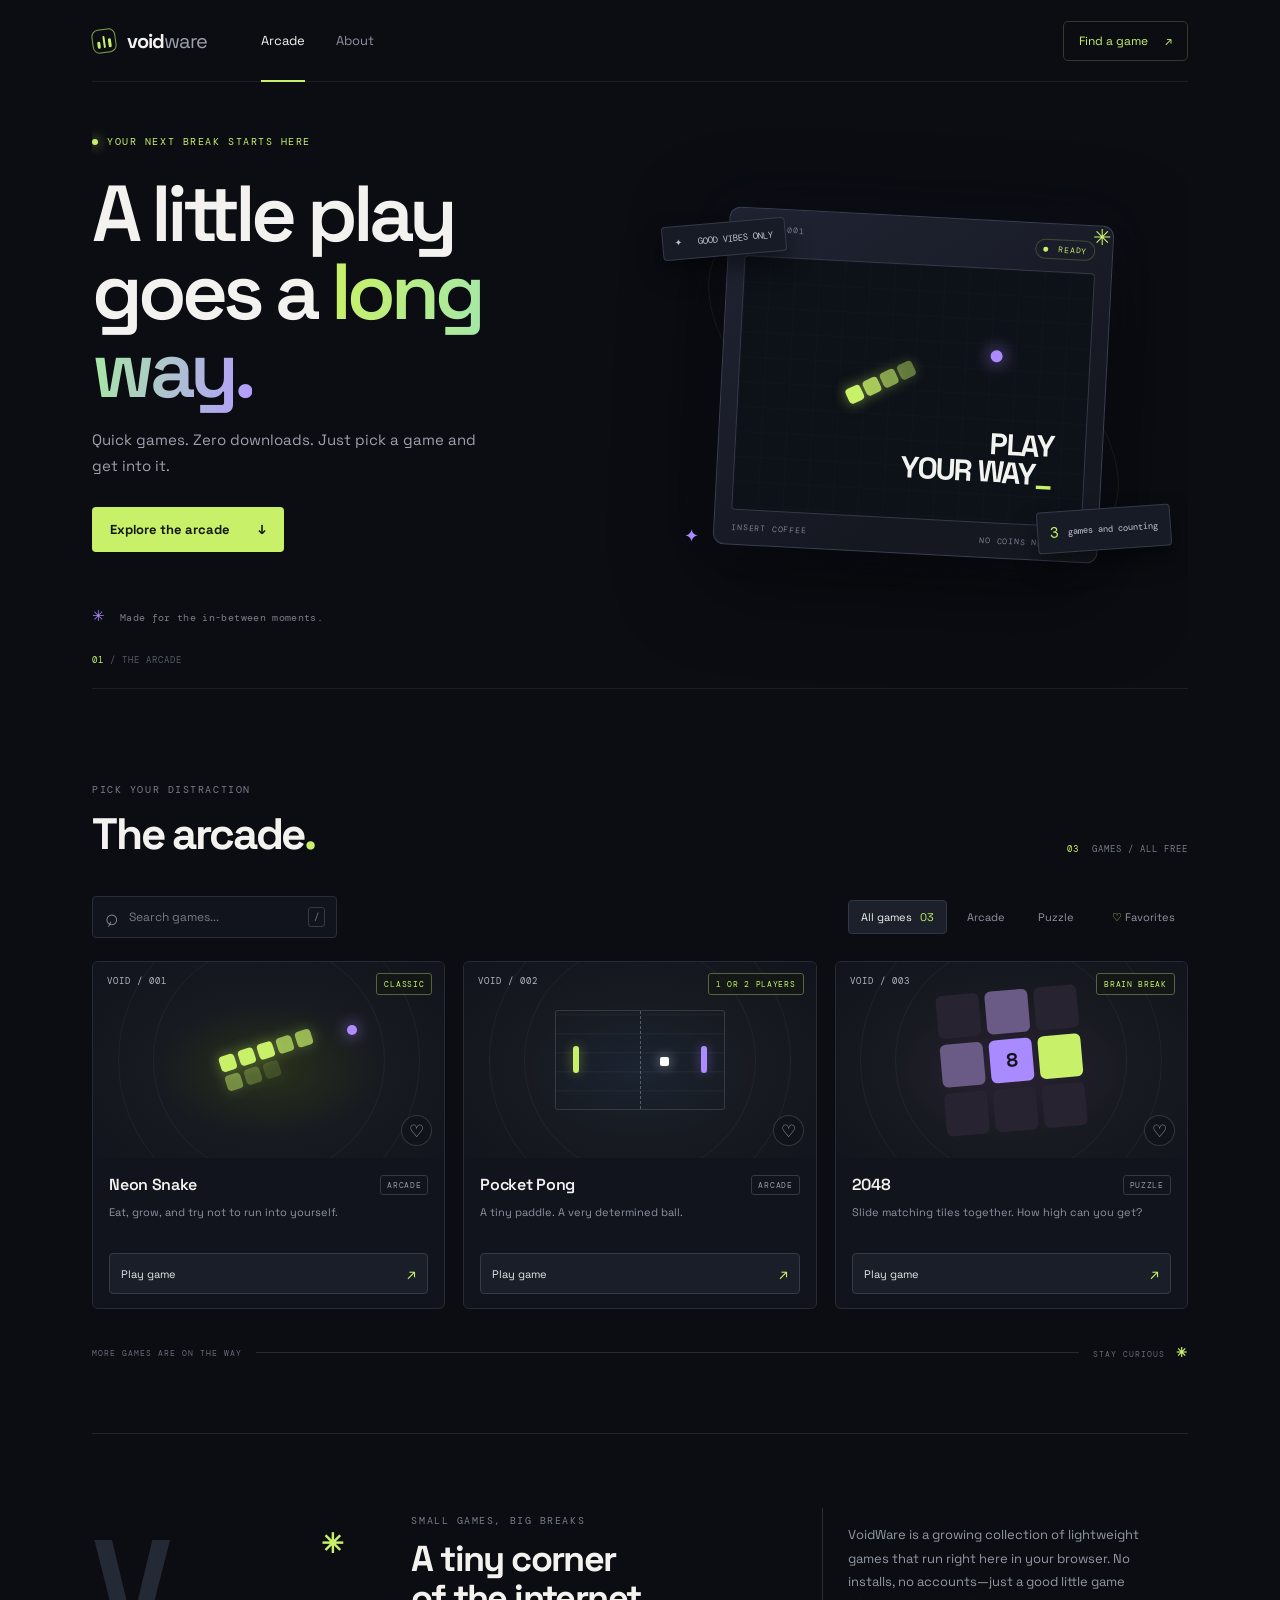
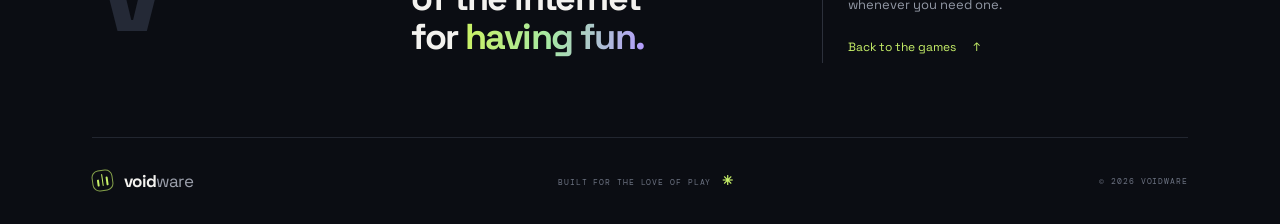
==== index.html @ afafb218 "Build the VoidWare browser arcade with three playable games" ====
<!doctype html>
<html lang="en">
<head>
  <meta charset="utf-8">
  <meta name="viewport" content="width=device-width, initial-scale=1">
  <meta name="theme-color" content="#0b0d13">
  <meta name="description" content="VoidWare is a pocket-sized arcade of free, browser-playable games. Pick a game and jump right in.">
  <title>VoidWare — Play something</title>
  <link rel="preconnect" href="https://fonts.googleapis.com">
  <link rel="preconnect" href="https://fonts.gstatic.com" crossorigin>
  <link href="https://fonts.googleapis.com/css2?family=DM+Mono:wght@400;500&family=Space+Grotesk:wght@400;500;600;700&display=swap" rel="stylesheet">
  <link rel="stylesheet" href="styles.css">
  <script src="app.js" defer></script>
</head>
<body>
  <div class="site-shell">
    <header class="topbar">
      <a class="brand" href="#home" aria-label="VoidWare home">
        <span class="brand-mark" aria-hidden="true"><span></span><span></span><span></span></span>
        <span>void<span class="brand-light">ware</span></span>
      </a>
      <nav class="top-nav" aria-label="Main navigation">
        <a class="nav-link active" href="#games">Arcade</a>
        <a class="nav-link" href="#about">About</a>
      </nav>
      <a href="#games" class="top-cta">Find a game <span aria-hidden="true">↗</span></a>
    </header>

    <main id="home">
      <section class="hero" aria-labelledby="hero-title">
        <div class="hero-copy">
          <div class="eyebrow"><span class="status-dot"></span> YOUR NEXT BREAK STARTS HERE</div>
          <h1 id="hero-title">A little play<br>goes a <span class="gradient-text">long way.</span></h1>
          <p class="hero-description">Quick games. Zero downloads. Just pick a game and get into it.</p>
          <a class="primary-button" href="#games">Explore the arcade <span aria-hidden="true">↓</span></a>
          <div class="hero-note"><span class="note-icon">✳</span> Made for the in-between moments.</div>
        </div>
        <div class="hero-art" aria-label="Decorative arcade illustration">
          <div class="orbit orbit-one"></div><div class="orbit orbit-two"></div>
          <div class="art-star star-one">✳</div><div class="art-star star-two">✦</div>
          <div class="arcade-card">
            <div class="arcade-card-top"><span>VOID / 001</span><span class="live-pill"><i></i> READY</span></div>
            <div class="arcade-board">
              <div class="board-grid"></div>
              <div class="board-snake"><b></b><b></b><b></b><b></b></div>
              <div class="board-food"></div>
              <div class="board-caption">PLAY<br>YOUR WAY<span>_</span></div>
            </div>
            <div class="arcade-card-bottom"><span>INSERT COFFEE</span><span>NO COINS NEEDED ↗</span></div>
          </div>
          <div class="float-chip chip-top">✦ &nbsp; GOOD VIBES ONLY</div>
          <div class="float-chip chip-bottom"><span>3</span> games and counting</div>
        </div>
        <div class="hero-index"><span>01</span> / THE ARCADE</div>
      </section>

      <section class="arcade-section" id="games" aria-labelledby="games-title">
        <div class="section-heading">
          <div><div class="eyebrow muted-eyebrow">PICK YOUR DISTRACTION</div><h2 id="games-title">The arcade<span class="heading-period">.</span></h2></div>
          <div class="game-count"><span id="game-count">03</span> GAMES / ALL FREE</div>
        </div>
        <div class="toolbar">
          <label class="search-box" for="game-search"><span class="search-icon" aria-hidden="true">⌕</span><input id="game-search" type="search" placeholder="Search games..." autocomplete="off"><kbd>/</kbd></label>
          <div class="filters" role="group" aria-label="Filter games">
            <button class="filter-chip selected" data-filter="all" type="button">All games <span>03</span></button>
            <button class="filter-chip" data-filter="arcade" type="button">Arcade</button>
            <button class="filter-chip" data-filter="puzzle" type="button">Puzzle</button>
            <button class="filter-chip" data-filter="favorites" type="button"><span aria-hidden="true">♡</span> Favorites</button>
          </div>
        </div>
        <div class="games-grid" id="games-grid" aria-live="polite"></div>
        <div class="empty-state" id="empty-state" hidden><span>◌</span><h3>No games found</h3><p>Try another search or filter.</p><button class="text-button" id="reset-filters" type="button">Clear filters ↗</button></div>
        <div class="section-foot"><span>MORE GAMES ARE ON THE WAY</span><span class="foot-line"></span><span>STAY CURIOUS <b>✳</b></span></div>
      </section>

      <section class="about-section" id="about">
        <div class="about-symbol" aria-hidden="true">V<span>✳</span></div>
        <div><div class="eyebrow muted-eyebrow">SMALL GAMES, BIG BREAKS</div><h2>A tiny corner<br>of the internet<br>for <span class="gradient-text">having fun.</span></h2></div>
        <div class="about-aside"><p>VoidWare is a growing collection of lightweight games that run right here in your browser. No installs, no accounts—just a good little game whenever you need one.</p><a href="#games" class="text-button">Back to the games <span>↑</span></a></div>
      </section>
    </main>

    <footer class="footer"><a class="brand footer-brand" href="#home"><span class="brand-mark" aria-hidden="true"><span></span><span></span><span></span></span><span>void<span class="brand-light">ware</span></span></a><span>BUILT FOR THE LOVE OF PLAY <b>✳</b></span><span>© <span id="year"></span> VOIDWARE</span></footer>
  </div>

  <dialog class="game-dialog" id="game-dialog" aria-labelledby="dialog-title">
    <div class="dialog-inner">
      <header class="dialog-header"><div class="dialog-game-title"><span class="dialog-game-icon" id="dialog-icon">✳</span><div><h2 id="dialog-title">Game title</h2><p id="dialog-subtitle">Game instructions</p></div></div><div class="dialog-actions"><button class="icon-button" id="restart-game" type="button" aria-label="Restart game" title="Restart game">↻</button><button class="icon-button" id="fullscreen-game" type="button" aria-label="Toggle fullscreen" title="Toggle fullscreen">⛶</button><button class="icon-button close-button" id="close-game" type="button" aria-label="Close game" title="Close game">×</button></div></header>
      <div class="game-stage" id="game-stage"></div>
      <div class="dialog-footer"><span id="game-status">READY TO PLAY</span><span>ESC TO CLOSE <b>·</b> HAVE FUN</span></div>
    </div>
  </dialog>
</body>
</html>
---- styles.css ----
@import url('https://fonts.googleapis.com/css2?family=DM+Mono:wght@400;500&family=Space+Grotesk:wght@400;500;600;700&display=swap');
:root{color-scheme:dark;--bg:#0b0d13;--panel:#11141d;--panel2:#171b26;--ink:#f3f2ef;--muted:#8c91a0;--line:#252936;--lime:#c8f169;--purple:#a98bff;--mono:'DM Mono',monospace;--sans:'Space Grotesk',sans-serif}*{box-sizing:border-box}html{scroll-behavior:smooth;scroll-padding-top:90px}body{margin:0;background:var(--bg);color:var(--ink);font-family:var(--sans);-webkit-font-smoothing:antialiased}button,input,a{font:inherit}a{color:inherit;text-decoration:none}button{color:inherit}.site-shell{max-width:1440px;margin:auto;padding:0 7.2%}.topbar{height:82px;display:flex;align-items:center;border-bottom:1px solid rgba(255,255,255,.07);gap:54px}.brand{display:inline-flex;align-items:center;gap:11px;font-size:20px;font-weight:700;letter-spacing:-1.1px}.brand-light{font-weight:400;color:#9da1ad}.brand-mark{width:24px;height:24px;display:flex;align-items:flex-end;gap:3px;padding:4px;border:1px solid rgba(200,241,105,.65);border-radius:7px;transform:rotate(-8deg)}.brand-mark span{display:block;width:4px;border-radius:4px;background:var(--lime)}.brand-mark span:nth-child(1){height:7px}.brand-mark span:nth-child(2){height:12px}.brand-mark span:nth-child(3){height:9px}.top-nav{display:flex;gap:31px;height:100%;align-items:center}.nav-link{height:100%;display:flex;align-items:center;color:var(--muted);font-size:13px;position:relative}.nav-link.active{color:var(--ink)}.nav-link.active:after{content:'';position:absolute;bottom:-1px;height:2px;background:var(--lime);left:0;right:0}.top-cta{margin-left:auto;font-size:12px;color:var(--lime);border:1px solid #343a2e;border-radius:5px;padding:11px 15px;transition:.2s}.top-cta:hover{background:#c8f16912;border-color:var(--lime)}.top-cta span{margin-left:14px}.hero{min-height:570px;display:grid;grid-template-columns:1fr 1fr;align-items:center;position:relative;border-bottom:1px solid rgba(255,255,255,.07);overflow:hidden}.hero-copy{padding:53px 0 62px;position:relative;z-index:2}.eyebrow{font:10px var(--mono);letter-spacing:1.55px;color:var(--lime);display:flex;align-items:center;gap:9px}.status-dot{width:6px;height:6px;background:var(--lime);border-radius:50%;box-shadow:0 0 12px #c8f169}.hero h1{font-size:clamp(48px,6.2vw,82px);line-height:.98;letter-spacing:-5px;margin:27px 0 19px;font-weight:600}.gradient-text{background:linear-gradient(100deg,#c8f169 5%,#a7e8a4 48%,#b49aff 100%);-webkit-background-clip:text;background-clip:text;color:transparent}.hero-description{font-size:15px;line-height:1.7;color:#9da1ad;max-width:400px;margin:0 0 29px}.primary-button{background:var(--lime);color:#14180b;display:inline-flex;align-items:center;gap:28px;padding:14px 18px;font-size:13px;font-weight:700;border-radius:4px;transition:transform .2s,box-shadow .2s}.primary-button:hover{transform:translateY(-2px);box-shadow:0 8px 30px #c8f1692e}.hero-note{margin-top:54px;color:#777d8a;font:10px var(--mono);letter-spacing:.35px}.note-icon{color:var(--purple);font-size:15px;margin-right:8px}.hero-art{height:470px;position:relative;display:grid;place-items:center}.arcade-card{z-index:1;position:relative;width:min(78%,385px);padding:15px 16px 12px;background:linear-gradient(145deg,#202433,#151821 72%);border:1px solid #3a3f51;border-radius:11px;box-shadow:0 25px 90px #0009,0 0 55px #a98bff0c;transform:rotate(3deg)}.arcade-card-top,.arcade-card-bottom{display:flex;justify-content:space-between;font:8px var(--mono);letter-spacing:.8px;color:#7e8494}.arcade-card-top{margin:0 1px 12px}.live-pill{color:var(--lime);border:1px solid #414a34;border-radius:20px;padding:4px 7px}.live-pill i{display:inline-block;width:5px;height:5px;border-radius:50%;background:var(--lime);margin-right:4px}.arcade-board{height:255px;position:relative;overflow:hidden;border:1px solid #343947;border-radius:4px;background:#0d1118}.board-grid{position:absolute;inset:0;background-image:linear-gradient(#252b371f 1px,transparent 1px),linear-gradient(90deg,#252b371f 1px,transparent 1px);background-size:25px 25px}.board-snake{position:absolute;top:44%;left:30%;display:flex;gap:3px;transform:rotate(-28deg)}.board-snake b{height:16px;width:16px;border-radius:4px;background:#c8f169;box-shadow:0 0 13px #c8f1698a}.board-snake b:nth-child(2){opacity:.82}.board-snake b:nth-child(3){opacity:.64}.board-snake b:nth-child(4){opacity:.46}.board-food{width:12px;height:12px;background:#ad8aff;border-radius:50%;position:absolute;top:32%;right:25%;box-shadow:0 0 18px #ad8aff}.board-caption{position:absolute;right:9%;bottom:14%;font-size:30px;line-height:.94;font-weight:700;letter-spacing:-1.6px;color:#f2f2ef;text-align:right}.board-caption span{color:var(--lime);animation:blink 1s steps(2) infinite}.arcade-card-bottom{padding:12px 1px 0}.orbit{position:absolute;border:1px solid #a98bff23;border-radius:50%;width:410px;height:410px;transform:rotate(-30deg) scaleY(.42)}.orbit-two{width:475px;height:475px;transform:rotate(35deg) scaleY(.48);border-color:#c8f1691c}.art-star{position:absolute;color:var(--lime);font-size:22px;z-index:2}.star-one{top:73px;right:14%}.star-two{bottom:73px;left:8%;color:var(--purple);font-size:18px}.float-chip{position:absolute;z-index:3;border:1px solid #353a48;background:#171b25;border-radius:4px;padding:10px 12px;font:9px var(--mono);color:#bfc2cd;box-shadow:0 12px 24px #0007}.chip-top{top:72px;left:4%;transform:rotate(-5deg)}.chip-bottom{bottom:70px;right:3%;transform:rotate(-4deg);display:flex;gap:9px;align-items:center}.chip-bottom span{color:var(--lime);font-size:15px}.hero-index{position:absolute;bottom:22px;left:0;color:#555b68;font:9px var(--mono);letter-spacing:1px}.hero-index span{color:var(--lime)}.arcade-section{padding:94px 0 72px}.section-heading{display:flex;justify-content:space-between;align-items:flex-end}.muted-eyebrow{color:#777e8d}.section-heading h2{font-size:44px;letter-spacing:-2.2px;margin:10px 0 0}.heading-period{color:var(--lime)}.game-count{font:9px var(--mono);letter-spacing:1px;color:#757b89;padding-bottom:7px}.game-count span{color:var(--lime);margin-right:7px}.toolbar{margin:34px 0 23px;display:flex;justify-content:space-between;gap:20px;align-items:center}.search-box{display:flex;align-items:center;gap:9px;height:42px;width:245px;border:1px solid #2a2e3a;background:#11141c;border-radius:4px;padding:0 11px;color:#858b99}.search-icon{font-size:23px;line-height:0;transform:rotate(-20deg)}.search-box input{min-width:0;flex:1;background:transparent;border:0;outline:0;color:var(--ink);font-size:12px}.search-box input::placeholder{color:#747a88}.search-box kbd{font:9px var(--mono);border:1px solid #373b46;border-radius:3px;padding:3px 5px;color:#767d8a}.filters{display:flex;gap:7px;flex-wrap:wrap}.filter-chip{border:1px solid transparent;background:transparent;padding:9px 12px;border-radius:4px;color:#8f95a2;font-size:11px;cursor:pointer;transition:.18s}.filter-chip:hover{color:var(--ink);background:#ffffff08}.filter-chip.selected{background:#1b202b;border-color:#303644;color:var(--ink)}.filter-chip span{color:var(--lime);margin-left:5px}.games-grid{display:grid;grid-template-columns:repeat(3,minmax(0,1fr));gap:18px}.game-card{background:#11141c;border:1px solid #262a36;border-radius:6px;overflow:hidden;transition:transform .2s,border-color .2s;min-width:0}.game-card:hover{transform:translateY(-4px);border-color:#555d70}.game-cover{height:196px;position:relative;overflow:hidden;display:grid;place-items:center;background:#171a28}.game-cover:before,.game-cover:after{content:'';position:absolute;border:1px solid #ffffff0c;border-radius:50%;width:230px;height:230px}.game-cover:after{width:300px;height:300px}.cover-snake{background:radial-gradient(ellipse at 50% 55%,#28311b 0,#171a20 45%,#11141c 100%)}.cover-pong{background:radial-gradient(ellipse at 50% 55%,#1b2432 0,#171a20 48%,#11141c 100%)}.cover-2048{background:radial-gradient(ellipse at 50% 55%,#2b2233 0,#171a20 49%,#11141c 100%)}.cover-label{position:absolute;z-index:2;top:13px;left:14px;color:#b1b5c1;font:9px var(--mono);letter-spacing:1px}.cover-badge{position:absolute;z-index:2;top:11px;right:12px;font:8px var(--mono);letter-spacing:.7px;color:var(--lime);border:1px solid #56633d;background:#131912aa;border-radius:3px;padding:5px 7px}.cover-snake-art{position:relative;z-index:1;display:grid;grid-template-columns:repeat(5,16px);gap:4px;transform:rotate(-18deg)}.cover-snake-art i{width:16px;height:16px;background:var(--lime);border-radius:4px;box-shadow:0 0 14px #c8f16970}.cover-snake-art i:nth-child(4),.cover-snake-art i:nth-child(5){opacity:.72}.cover-snake-art i:nth-child(6){opacity:.5}.cover-snake-art i:nth-child(7){opacity:.3}.cover-snake-art i:nth-child(8){opacity:.16}.cover-snake-art i:nth-child(9){visibility:hidden}.cover-food{z-index:1;position:absolute;width:10px;height:10px;background:#af8cff;border-radius:50%;top:32%;right:25%;box-shadow:0 0 16px #af8cff}.pong-art{width:170px;height:100px;border:1px solid #ffffff21;position:relative;z-index:1;border-radius:3px;background:repeating-linear-gradient(0deg,transparent 0 17px,#ffffff08 18px 19px)}.pong-art:after{content:'';position:absolute;left:50%;height:100%;border-left:1px dashed #ffffff47}.pong-paddle{position:absolute;width:6px;height:27px;background:#c8f169;border-radius:4px;top:35%;left:17px;box-shadow:0 0 12px #c8f1696b}.pong-paddle.right{left:auto;right:17px;background:#af8cff;box-shadow:0 0 12px #af8cff6b}.pong-ball{position:absolute;width:9px;height:9px;border-radius:2px;background:#fff;top:47%;left:62%;box-shadow:0 0 12px #ffffff90}.tiles-art{position:relative;z-index:1;display:grid;grid-template-columns:repeat(3,43px);gap:6px;transform:rotate(-5deg)}.tiles-art i{width:43px;height:43px;background:#282331;border-radius:6px}.tiles-art i:nth-child(2),.tiles-art i:nth-child(4){background:#695a86}.tiles-art i:nth-child(5){background:#a98bff;color:#15121d;font:700 19px var(--sans);display:grid;place-items:center}.tiles-art i:nth-child(6){background:#c8f169}.favorite-button{position:absolute;z-index:3;right:12px;bottom:12px;width:31px;height:31px;border:1px solid #ffffff24;background:#10131abf;border-radius:50%;font-size:17px;color:#a6aab5;cursor:pointer;transition:.2s}.favorite-button:hover,.favorite-button.is-favorite{color:#ff8fbb;border-color:#ff8fbb80}.game-info{padding:16px 16px 14px}.game-info-top{display:flex;justify-content:space-between;align-items:center}.game-info h3{margin:0;font-size:16px;font-weight:600;letter-spacing:-.3px}.game-type{font:8px var(--mono);letter-spacing:.7px;color:#9298a5;border:1px solid #343845;border-radius:3px;padding:4px 6px}.game-info p{font-size:11px;color:#8d93a1;line-height:1.55;margin:9px 0 15px;min-height:34px}.play-button{width:100%;border:1px solid #343a46;background:#1a1e28;padding:10px 11px;border-radius:4px;display:flex;align-items:center;justify-content:space-between;color:#e5e6e9;font-size:11px;cursor:pointer;transition:.2s}.play-button:hover{background:var(--lime);color:#16190f;border-color:var(--lime)}.play-button span{color:var(--lime);font-size:15px;transition:.2s}.play-button:hover span{color:#16190f;transform:translateX(3px)}.empty-state{text-align:center;padding:52px 15px;color:#999}.empty-state>span{font-size:31px;color:var(--lime)}.empty-state h3{margin:12px 0 4px;color:var(--ink)}.empty-state p{font-size:12px}.text-button{display:inline-block;border:0;background:none;color:var(--lime);font-size:12px;padding:8px 0;cursor:pointer}.text-button span{margin-left:14px}.section-foot{display:flex;align-items:center;gap:14px;color:#656b78;font:8px var(--mono);letter-spacing:1px;margin-top:35px}.section-foot b,.footer b{color:var(--lime);font-size:13px;margin-left:5px}.foot-line{height:1px;background:#252936;flex:1}.about-section{border-top:1px solid #222630;border-bottom:1px solid #222630;display:grid;grid-template-columns:.75fr 1fr 1fr;align-items:center;gap:45px;padding:74px 0}.about-symbol{font-size:130px;font-weight:700;letter-spacing:-12px;color:#242936;position:relative;line-height:1}.about-symbol span{position:absolute;font-size:27px;letter-spacing:0;color:var(--lime);top:9px;right:8%}.about-section h2{font-size:36px;line-height:1.08;letter-spacing:-1.6px;margin:13px 0 0}.about-aside{padding:15px 0 0 25px;border-left:1px solid #2c303b}.about-aside p{max-width:330px;color:#9298a5;font-size:13px;line-height:1.8;margin:0 0 14px}.footer{min-height:86px;display:flex;align-items:center;justify-content:space-between;color:#6b7180;font:8px var(--mono);letter-spacing:.9px}.footer-brand{font:700 17px var(--sans);letter-spacing:-.8px;color:var(--ink)}.footer-brand .brand-mark{width:21px;height:21px}.game-dialog{padding:0;border:1px solid #363b49;border-radius:9px;background:#11141c;color:var(--ink);width:min(900px,calc(100vw - 28px));max-width:900px;max-height:calc(100vh - 28px);box-shadow:0 24px 100px #000b}.game-dialog::backdrop{background:#05060acc;backdrop-filter:blur(8px)}.dialog-inner{padding:0 20px 14px}.dialog-header{height:76px;display:flex;align-items:center;justify-content:space-between;border-bottom:1px solid #292d38}.dialog-game-title{display:flex;align-items:center;gap:12px}.dialog-game-icon{width:38px;height:38px;border:1px solid #353b47;border-radius:7px;display:grid;place-items:center;color:var(--lime);font-size:20px}.dialog-game-title h2{font-size:15px;margin:0 0 4px}.dialog-game-title p{font-size:10px;color:#888e9c;margin:0}.dialog-actions{display:flex;gap:7px}.icon-button{width:34px;height:34px;border:1px solid #343946;background:#191d27;border-radius:5px;color:#b9bdc6;font-size:17px;cursor:pointer}.icon-button:hover{border-color:var(--lime);color:var(--lime)}.close-button{font-size:23px}.game-stage{min-height:360px;height:min(60vh,520px);display:grid;place-items:center;position:relative;overflow:hidden;background:#0c0f16;border:1px solid #262b36;border-radius:6px;margin-top:15px}.game-stage canvas{display:block;max-width:100%;max-height:100%;touch-action:none}.dialog-footer{display:flex;justify-content:space-between;color:#777e8c;font:8px var(--mono);letter-spacing:1px;padding:13px 2px 0}.dialog-footer span:first-child{color:var(--lime)}.dialog-footer b{color:#4b505b;margin:0 5px}.game2048{width:min(380px,95%);padding:17px;background:#171923;border:1px solid #343442;border-radius:9px}.game2048-head{display:flex;justify-content:space-between;align-items:center;margin-bottom:12px}.game2048-score{font:10px var(--mono);color:#979ba7}.game2048-score strong{color:var(--lime);font-size:16px;margin-left:7px}.game2048-grid{display:grid;grid-template-columns:repeat(4,1fr);gap:8px;padding:8px;background:#282832;border-radius:6px;aspect-ratio:1}.tile2048{display:grid;place-items:center;border-radius:5px;background:#363640;color:#4b4b55;font-size:25px;font-weight:700}.tile2048[data-value="2"]{background:#eee9df;color:#39343a}.tile2048[data-value="4"]{background:#e8d9bb;color:#39343a}.tile2048[data-value="8"]{background:#eda66e;color:white}.tile2048[data-value="16"]{background:#e8815e;color:white}.tile2048[data-value="32"]{background:#d85e53;color:white}.tile2048[data-value="64"]{background:#c84650;color:white}.tile2048[data-value="128"],.tile2048[data-value="256"],.tile2048[data-value="512"]{background:#b49aff;color:#17121f;font-size:21px}.tile2048[data-value="1024"],.tile2048[data-value="2048"]{background:#c8f169;color:#171a0d;font-size:19px}.game2048-hint{text-align:center;color:#8c909b;font-size:10px;margin:12px 0 0}.stage-hint{position:absolute;bottom:11px;color:#7d8491;font:9px var(--mono)}@keyframes blink{50%{opacity:0}}@media(max-width:850px){.site-shell{padding:0 5%}.hero{min-height:520px}.hero-art{transform:scale(.88)}.hero h1{font-size:64px}.games-grid{gap:12px}.game-cover{height:160px}.about-section{gap:25px}.about-symbol{font-size:100px}}@media(max-width:650px){.site-shell{padding:0 20px}.topbar{height:68px;gap:23px}.brand{font-size:18px}.top-nav{gap:17px}.nav-link{font-size:11px}.top-cta{font-size:10px;padding:9px 10px}.top-cta span{margin-left:5px}.hero{display:flex;flex-direction:column;align-items:stretch;padding-top:46px;min-height:auto}.hero-copy{padding:0}.hero h1{font-size:clamp(52px,13vw,73px);letter-spacing:-3.7px;margin-top:22px}.hero-description{font-size:13px}.hero-note{margin-top:27px}.hero-art{height:360px;transform:none;margin-top:0}.arcade-card{width:min(78%,360px)}.arcade-board{height:210px}.chip-top{left:1%;top:57px}.chip-bottom{right:0;bottom:45px}.hero-index{bottom:15px}.arcade-section{padding:65px 0 55px}.section-heading h2{font-size:38px}.game-count{font-size:8px}.toolbar{align-items:stretch;flex-direction:column;margin:26px 0 17px;gap:12px}.search-box{width:100%}.filters{gap:4px}.filter-chip{padding:8px 10px;font-size:10px}.games-grid{grid-template-columns:1fr;gap:13px}.game-card{display:grid;grid-template-columns:40% 1fr;min-height:160px}.game-cover{height:100%;min-height:160px}.game-cover:before{width:150px;height:150px}.game-cover:after{width:200px;height:200px}.cover-snake-art{transform:scale(.75) rotate(-18deg)}.pong-art{transform:scale(.78)}.tiles-art{transform:scale(.76) rotate(-5deg)}.game-info{padding:14px 12px 12px}.game-info h3{font-size:14px}.game-info p{font-size:10px;min-height:30px;margin:7px 0 10px}.game-type{font-size:7px;padding:4px}.favorite-button{width:27px;height:27px;right:7px;bottom:7px}.section-foot{font-size:7px;gap:8px}.about-section{grid-template-columns:60px 1fr;gap:18px;padding:54px 0}.about-symbol{font-size:65px;letter-spacing:-7px;align-self:start;margin-top:10px}.about-symbol span{font-size:16px;right:-4px;top:0}.about-section h2{font-size:31px}.about-aside{grid-column:2;padding:14px 0 0;border-left:0;border-top:1px solid #2c303b}.about-aside p{font-size:12px}.footer{min-height:76px;flex-wrap:wrap;gap:8px;padding:14px 0}.footer>span:nth-child(2){display:none}.dialog-inner{padding:0 11px 11px}.dialog-header{height:67px}.game-stage{height:min(58vh,470px);min-height:300px;margin-top:10px}.dialog-game-title h2{font-size:13px}.dialog-game-title p{font-size:9px}.dialog-game-icon{width:33px;height:33px}.dialog-actions{gap:4px}.icon-button{width:31px;height:31px}.dialog-footer{font-size:7px}.tile2048{font-size:20px}}@media(prefers-reduced-motion:reduce){*,*::before,*::after{scroll-behavior:auto!important;animation-duration:.01ms!important;animation-iteration-count:1!important;transition-duration:.01ms!important}}
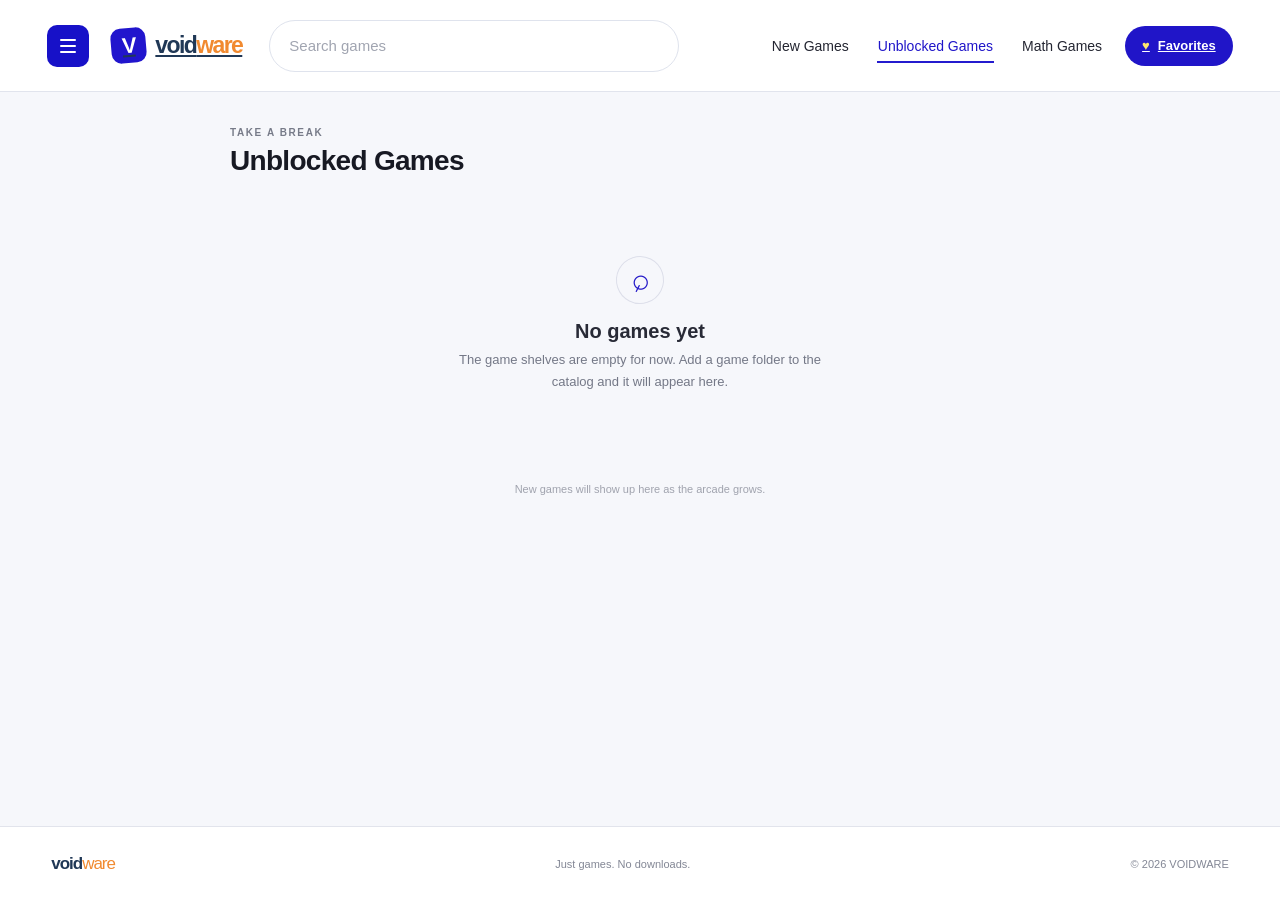
==== commit a4cc5603: "Redesign VoidWare as a simple searchable games catalog with starter folders" ====
--- a/index.html
+++ b/index.html
@@ -3,92 +3,33 @@
 <head>
   <meta charset="utf-8">
   <meta name="viewport" content="width=device-width, initial-scale=1">
-  <meta name="theme-color" content="#0b0d13">
-  <meta name="description" content="VoidWare is a pocket-sized arcade of free, browser-playable games. Pick a game and jump right in.">
-  <title>VoidWare — Play something</title>
-  <link rel="preconnect" href="https://fonts.googleapis.com">
-  <link rel="preconnect" href="https://fonts.gstatic.com" crossorigin>
-  <link href="https://fonts.googleapis.com/css2?family=DM+Mono:wght@400;500&family=Space+Grotesk:wght@400;500;600;700&display=swap" rel="stylesheet">
+  <meta name="theme-color" content="#f6f7fb">
+  <meta name="description" content="VoidWare — a simple, searchable arcade of browser games.">
+  <title>VoidWare — Unblocked Games</title>
   <link rel="stylesheet" href="styles.css">
   <script src="app.js" defer></script>
 </head>
 <body>
-  <div class="site-shell">
-    <header class="topbar">
-      <a class="brand" href="#home" aria-label="VoidWare home">
-        <span class="brand-mark" aria-hidden="true"><span></span><span></span><span></span></span>
-        <span>void<span class="brand-light">ware</span></span>
-      </a>
-      <nav class="top-nav" aria-label="Main navigation">
-        <a class="nav-link active" href="#games">Arcade</a>
-        <a class="nav-link" href="#about">About</a>
-      </nav>
-      <a href="#games" class="top-cta">Find a game <span aria-hidden="true">↗</span></a>
-    </header>
-
-    <main id="home">
-      <section class="hero" aria-labelledby="hero-title">
-        <div class="hero-copy">
-          <div class="eyebrow"><span class="status-dot"></span> YOUR NEXT BREAK STARTS HERE</div>
-          <h1 id="hero-title">A little play<br>goes a <span class="gradient-text">long way.</span></h1>
-          <p class="hero-description">Quick games. Zero downloads. Just pick a game and get into it.</p>
-          <a class="primary-button" href="#games">Explore the arcade <span aria-hidden="true">↓</span></a>
-          <div class="hero-note"><span class="note-icon">✳</span> Made for the in-between moments.</div>
-        </div>
-        <div class="hero-art" aria-label="Decorative arcade illustration">
-          <div class="orbit orbit-one"></div><div class="orbit orbit-two"></div>
-          <div class="art-star star-one">✳</div><div class="art-star star-two">✦</div>
-          <div class="arcade-card">
-            <div class="arcade-card-top"><span>VOID / 001</span><span class="live-pill"><i></i> READY</span></div>
-            <div class="arcade-board">
-              <div class="board-grid"></div>
-              <div class="board-snake"><b></b><b></b><b></b><b></b></div>
-              <div class="board-food"></div>
-              <div class="board-caption">PLAY<br>YOUR WAY<span>_</span></div>
-            </div>
-            <div class="arcade-card-bottom"><span>INSERT COFFEE</span><span>NO COINS NEEDED ↗</span></div>
-          </div>
-          <div class="float-chip chip-top">✦ &nbsp; GOOD VIBES ONLY</div>
-          <div class="float-chip chip-bottom"><span>3</span> games and counting</div>
-        </div>
-        <div class="hero-index"><span>01</span> / THE ARCADE</div>
-      </section>
-
-      <section class="arcade-section" id="games" aria-labelledby="games-title">
-        <div class="section-heading">
-          <div><div class="eyebrow muted-eyebrow">PICK YOUR DISTRACTION</div><h2 id="games-title">The arcade<span class="heading-period">.</span></h2></div>
-          <div class="game-count"><span id="game-count">03</span> GAMES / ALL FREE</div>
-        </div>
-        <div class="toolbar">
-          <label class="search-box" for="game-search"><span class="search-icon" aria-hidden="true">⌕</span><input id="game-search" type="search" placeholder="Search games..." autocomplete="off"><kbd>/</kbd></label>
-          <div class="filters" role="group" aria-label="Filter games">
-            <button class="filter-chip selected" data-filter="all" type="button">All games <span>03</span></button>
-            <button class="filter-chip" data-filter="arcade" type="button">Arcade</button>
-            <button class="filter-chip" data-filter="puzzle" type="button">Puzzle</button>
-            <button class="filter-chip" data-filter="favorites" type="button"><span aria-hidden="true">♡</span> Favorites</button>
-          </div>
-        </div>
-        <div class="games-grid" id="games-grid" aria-live="polite"></div>
-        <div class="empty-state" id="empty-state" hidden><span>◌</span><h3>No games found</h3><p>Try another search or filter.</p><button class="text-button" id="reset-filters" type="button">Clear filters ↗</button></div>
-        <div class="section-foot"><span>MORE GAMES ARE ON THE WAY</span><span class="foot-line"></span><span>STAY CURIOUS <b>✳</b></span></div>
-      </section>
-
-      <section class="about-section" id="about">
-        <div class="about-symbol" aria-hidden="true">V<span>✳</span></div>
-        <div><div class="eyebrow muted-eyebrow">SMALL GAMES, BIG BREAKS</div><h2>A tiny corner<br>of the internet<br>for <span class="gradient-text">having fun.</span></h2></div>
-        <div class="about-aside"><p>VoidWare is a growing collection of lightweight games that run right here in your browser. No installs, no accounts—just a good little game whenever you need one.</p><a href="#games" class="text-button">Back to the games <span>↑</span></a></div>
-      </section>
-    </main>
-
-    <footer class="footer"><a class="brand footer-brand" href="#home"><span class="brand-mark" aria-hidden="true"><span></span><span></span><span></span></span><span>void<span class="brand-light">ware</span></span></a><span>BUILT FOR THE LOVE OF PLAY <b>✳</b></span><span>© <span id="year"></span> VOIDWARE</span></footer>
-  </div>
-
-  <dialog class="game-dialog" id="game-dialog" aria-labelledby="dialog-title">
-    <div class="dialog-inner">
-      <header class="dialog-header"><div class="dialog-game-title"><span class="dialog-game-icon" id="dialog-icon">✳</span><div><h2 id="dialog-title">Game title</h2><p id="dialog-subtitle">Game instructions</p></div></div><div class="dialog-actions"><button class="icon-button" id="restart-game" type="button" aria-label="Restart game" title="Restart game">↻</button><button class="icon-button" id="fullscreen-game" type="button" aria-label="Toggle fullscreen" title="Toggle fullscreen">⛶</button><button class="icon-button close-button" id="close-game" type="button" aria-label="Close game" title="Close game">×</button></div></header>
-      <div class="game-stage" id="game-stage"></div>
-      <div class="dialog-footer"><span id="game-status">READY TO PLAY</span><span>ESC TO CLOSE <b>·</b> HAVE FUN</span></div>
-    </div>
-  </dialog>
+  <header class="topbar">
+    <button class="menu-button" id="menu-button" type="button" aria-label="Open game categories" aria-expanded="false" aria-controls="category-menu"><span></span><span></span><span></span></button>
+    <a class="brand" href="./" aria-label="VoidWare home"><span class="brand-icon" aria-hidden="true">V</span><span>void<span class="brand-ware">ware</span></span></a>
+    <form class="search-form" id="search-form" role="search"><label class="visually-hidden" for="game-search">Search games</label><input id="game-search" type="search" placeholder="Search games" autocomplete="off"><button type="button" id="clear-search" class="clear-search" aria-label="Clear search" hidden>×</button></form>
+    <nav class="main-nav" aria-label="Game categories">
+      <button class="nav-link" type="button" data-filter="new">New Games</button>
+      <button class="nav-link active" type="button" data-filter="all">Unblocked Games</button>
+      <button class="nav-link" type="button" data-filter="math">Math Games</button>
+    </nav>
+    <a class="favorites-link" href="#games" id="favorites-link"><span aria-hidden="true">♥</span> Favorites</a>
+    <div class="category-menu" id="category-menu" hidden><button type="button" data-filter="all">All games</button><button type="button" data-filter="new">New games</button><button type="button" data-filter="math">Math games</button><button type="button" data-filter="favorites">Favorites</button></div>
+  </header>
+  <main>
+    <section class="catalog" id="games" aria-label="Game catalog">
+      <div class="catalog-heading"><div><p class="eyebrow" id="catalog-eyebrow">TAKE A BREAK</p><h1 id="catalog-title">Unblocked Games</h1></div><p class="results-count" id="results-count" aria-live="polite"></p></div>
+      <div class="games-grid" id="games-grid" aria-live="polite"></div>
+      <section class="empty-state" id="empty-state" hidden><div class="empty-icon" aria-hidden="true">⌕</div><h2 id="empty-title">No games yet</h2><p id="empty-message">The game shelves are empty for now. Add a game folder to the catalog and it will appear here.</p><a class="clear-link" id="clear-link" href="#games" hidden>Clear search <span>↗</span></a></section>
+      <p class="catalog-note" id="catalog-note">New games will show up here as the arcade grows.</p>
+    </section>
+  </main>
+  <footer class="footer"><a class="footer-brand" href="./">void<span>ware</span></a><span>Just games. No downloads.</span><span>© <span id="year"></span> VOIDWARE</span></footer>
 </body>
 </html>
--- a/styles.css
+++ b/styles.css
@@ -1,2 +1 @@
-@import url('https://fonts.googleapis.com/css2?family=DM+Mono:wght@400;500&family=Space+Grotesk:wght@400;500;600;700&display=swap');
-:root{color-scheme:dark;--bg:#0b0d13;--panel:#11141d;--panel2:#171b26;--ink:#f3f2ef;--muted:#8c91a0;--line:#252936;--lime:#c8f169;--purple:#a98bff;--mono:'DM Mono',monospace;--sans:'Space Grotesk',sans-serif}*{box-sizing:border-box}html{scroll-behavior:smooth;scroll-padding-top:90px}body{margin:0;background:var(--bg);color:var(--ink);font-family:var(--sans);-webkit-font-smoothing:antialiased}button,input,a{font:inherit}a{color:inherit;text-decoration:none}button{color:inherit}.site-shell{max-width:1440px;margin:auto;padding:0 7.2%}.topbar{height:82px;display:flex;align-items:center;border-bottom:1px solid rgba(255,255,255,.07);gap:54px}.brand{display:inline-flex;align-items:center;gap:11px;font-size:20px;font-weight:700;letter-spacing:-1.1px}.brand-light{font-weight:400;color:#9da1ad}.brand-mark{width:24px;height:24px;display:flex;align-items:flex-end;gap:3px;padding:4px;border:1px solid rgba(200,241,105,.65);border-radius:7px;transform:rotate(-8deg)}.brand-mark span{display:block;width:4px;border-radius:4px;background:var(--lime)}.brand-mark span:nth-child(1){height:7px}.brand-mark span:nth-child(2){height:12px}.brand-mark span:nth-child(3){height:9px}.top-nav{display:flex;gap:31px;height:100%;align-items:center}.nav-link{height:100%;display:flex;align-items:center;color:var(--muted);font-size:13px;position:relative}.nav-link.active{color:var(--ink)}.nav-link.active:after{content:'';position:absolute;bottom:-1px;height:2px;background:var(--lime);left:0;right:0}.top-cta{margin-left:auto;font-size:12px;color:var(--lime);border:1px solid #343a2e;border-radius:5px;padding:11px 15px;transition:.2s}.top-cta:hover{background:#c8f16912;border-color:var(--lime)}.top-cta span{margin-left:14px}.hero{min-height:570px;display:grid;grid-template-columns:1fr 1fr;align-items:center;position:relative;border-bottom:1px solid rgba(255,255,255,.07);overflow:hidden}.hero-copy{padding:53px 0 62px;position:relative;z-index:2}.eyebrow{font:10px var(--mono);letter-spacing:1.55px;color:var(--lime);display:flex;align-items:center;gap:9px}.status-dot{width:6px;height:6px;background:var(--lime);border-radius:50%;box-shadow:0 0 12px #c8f169}.hero h1{font-size:clamp(48px,6.2vw,82px);line-height:.98;letter-spacing:-5px;margin:27px 0 19px;font-weight:600}.gradient-text{background:linear-gradient(100deg,#c8f169 5%,#a7e8a4 48%,#b49aff 100%);-webkit-background-clip:text;background-clip:text;color:transparent}.hero-description{font-size:15px;line-height:1.7;color:#9da1ad;max-width:400px;margin:0 0 29px}.primary-button{background:var(--lime);color:#14180b;display:inline-flex;align-items:center;gap:28px;padding:14px 18px;font-size:13px;font-weight:700;border-radius:4px;transition:transform .2s,box-shadow .2s}.primary-button:hover{transform:translateY(-2px);box-shadow:0 8px 30px #c8f1692e}.hero-note{margin-top:54px;color:#777d8a;font:10px var(--mono);letter-spacing:.35px}.note-icon{color:var(--purple);font-size:15px;margin-right:8px}.hero-art{height:470px;position:relative;display:grid;place-items:center}.arcade-card{z-index:1;position:relative;width:min(78%,385px);padding:15px 16px 12px;background:linear-gradient(145deg,#202433,#151821 72%);border:1px solid #3a3f51;border-radius:11px;box-shadow:0 25px 90px #0009,0 0 55px #a98bff0c;transform:rotate(3deg)}.arcade-card-top,.arcade-card-bottom{display:flex;justify-content:space-between;font:8px var(--mono);letter-spacing:.8px;color:#7e8494}.arcade-card-top{margin:0 1px 12px}.live-pill{color:var(--lime);border:1px solid #414a34;border-radius:20px;padding:4px 7px}.live-pill i{display:inline-block;width:5px;height:5px;border-radius:50%;background:var(--lime);margin-right:4px}.arcade-board{height:255px;position:relative;overflow:hidden;border:1px solid #343947;border-radius:4px;background:#0d1118}.board-grid{position:absolute;inset:0;background-image:linear-gradient(#252b371f 1px,transparent 1px),linear-gradient(90deg,#252b371f 1px,transparent 1px);background-size:25px 25px}.board-snake{position:absolute;top:44%;left:30%;display:flex;gap:3px;transform:rotate(-28deg)}.board-snake b{height:16px;width:16px;border-radius:4px;background:#c8f169;box-shadow:0 0 13px #c8f1698a}.board-snake b:nth-child(2){opacity:.82}.board-snake b:nth-child(3){opacity:.64}.board-snake b:nth-child(4){opacity:.46}.board-food{width:12px;height:12px;background:#ad8aff;border-radius:50%;position:absolute;top:32%;right:25%;box-shadow:0 0 18px #ad8aff}.board-caption{position:absolute;right:9%;bottom:14%;font-size:30px;line-height:.94;font-weight:700;letter-spacing:-1.6px;color:#f2f2ef;text-align:right}.board-caption span{color:var(--lime);animation:blink 1s steps(2) infinite}.arcade-card-bottom{padding:12px 1px 0}.orbit{position:absolute;border:1px solid #a98bff23;border-radius:50%;width:410px;height:410px;transform:rotate(-30deg) scaleY(.42)}.orbit-two{width:475px;height:475px;transform:rotate(35deg) scaleY(.48);border-color:#c8f1691c}.art-star{position:absolute;color:var(--lime);font-size:22px;z-index:2}.star-one{top:73px;right:14%}.star-two{bottom:73px;left:8%;color:var(--purple);font-size:18px}.float-chip{position:absolute;z-index:3;border:1px solid #353a48;background:#171b25;border-radius:4px;padding:10px 12px;font:9px var(--mono);color:#bfc2cd;box-shadow:0 12px 24px #0007}.chip-top{top:72px;left:4%;transform:rotate(-5deg)}.chip-bottom{bottom:70px;right:3%;transform:rotate(-4deg);display:flex;gap:9px;align-items:center}.chip-bottom span{color:var(--lime);font-size:15px}.hero-index{position:absolute;bottom:22px;left:0;color:#555b68;font:9px var(--mono);letter-spacing:1px}.hero-index span{color:var(--lime)}.arcade-section{padding:94px 0 72px}.section-heading{display:flex;justify-content:space-between;align-items:flex-end}.muted-eyebrow{color:#777e8d}.section-heading h2{font-size:44px;letter-spacing:-2.2px;margin:10px 0 0}.heading-period{color:var(--lime)}.game-count{font:9px var(--mono);letter-spacing:1px;color:#757b89;padding-bottom:7px}.game-count span{color:var(--lime);margin-right:7px}.toolbar{margin:34px 0 23px;display:flex;justify-content:space-between;gap:20px;align-items:center}.search-box{display:flex;align-items:center;gap:9px;height:42px;width:245px;border:1px solid #2a2e3a;background:#11141c;border-radius:4px;padding:0 11px;color:#858b99}.search-icon{font-size:23px;line-height:0;transform:rotate(-20deg)}.search-box input{min-width:0;flex:1;background:transparent;border:0;outline:0;color:var(--ink);font-size:12px}.search-box input::placeholder{color:#747a88}.search-box kbd{font:9px var(--mono);border:1px solid #373b46;border-radius:3px;padding:3px 5px;color:#767d8a}.filters{display:flex;gap:7px;flex-wrap:wrap}.filter-chip{border:1px solid transparent;background:transparent;padding:9px 12px;border-radius:4px;color:#8f95a2;font-size:11px;cursor:pointer;transition:.18s}.filter-chip:hover{color:var(--ink);background:#ffffff08}.filter-chip.selected{background:#1b202b;border-color:#303644;color:var(--ink)}.filter-chip span{color:var(--lime);margin-left:5px}.games-grid{display:grid;grid-template-columns:repeat(3,minmax(0,1fr));gap:18px}.game-card{background:#11141c;border:1px solid #262a36;border-radius:6px;overflow:hidden;transition:transform .2s,border-color .2s;min-width:0}.game-card:hover{transform:translateY(-4px);border-color:#555d70}.game-cover{height:196px;position:relative;overflow:hidden;display:grid;place-items:center;background:#171a28}.game-cover:before,.game-cover:after{content:'';position:absolute;border:1px solid #ffffff0c;border-radius:50%;width:230px;height:230px}.game-cover:after{width:300px;height:300px}.cover-snake{background:radial-gradient(ellipse at 50% 55%,#28311b 0,#171a20 45%,#11141c 100%)}.cover-pong{background:radial-gradient(ellipse at 50% 55%,#1b2432 0,#171a20 48%,#11141c 100%)}.cover-2048{background:radial-gradient(ellipse at 50% 55%,#2b2233 0,#171a20 49%,#11141c 100%)}.cover-label{position:absolute;z-index:2;top:13px;left:14px;color:#b1b5c1;font:9px var(--mono);letter-spacing:1px}.cover-badge{position:absolute;z-index:2;top:11px;right:12px;font:8px var(--mono);letter-spacing:.7px;color:var(--lime);border:1px solid #56633d;background:#131912aa;border-radius:3px;padding:5px 7px}.cover-snake-art{position:relative;z-index:1;display:grid;grid-template-columns:repeat(5,16px);gap:4px;transform:rotate(-18deg)}.cover-snake-art i{width:16px;height:16px;background:var(--lime);border-radius:4px;box-shadow:0 0 14px #c8f16970}.cover-snake-art i:nth-child(4),.cover-snake-art i:nth-child(5){opacity:.72}.cover-snake-art i:nth-child(6){opacity:.5}.cover-snake-art i:nth-child(7){opacity:.3}.cover-snake-art i:nth-child(8){opacity:.16}.cover-snake-art i:nth-child(9){visibility:hidden}.cover-food{z-index:1;position:absolute;width:10px;height:10px;background:#af8cff;border-radius:50%;top:32%;right:25%;box-shadow:0 0 16px #af8cff}.pong-art{width:170px;height:100px;border:1px solid #ffffff21;position:relative;z-index:1;border-radius:3px;background:repeating-linear-gradient(0deg,transparent 0 17px,#ffffff08 18px 19px)}.pong-art:after{content:'';position:absolute;left:50%;height:100%;border-left:1px dashed #ffffff47}.pong-paddle{position:absolute;width:6px;height:27px;background:#c8f169;border-radius:4px;top:35%;left:17px;box-shadow:0 0 12px #c8f1696b}.pong-paddle.right{left:auto;right:17px;background:#af8cff;box-shadow:0 0 12px #af8cff6b}.pong-ball{position:absolute;width:9px;height:9px;border-radius:2px;background:#fff;top:47%;left:62%;box-shadow:0 0 12px #ffffff90}.tiles-art{position:relative;z-index:1;display:grid;grid-template-columns:repeat(3,43px);gap:6px;transform:rotate(-5deg)}.tiles-art i{width:43px;height:43px;background:#282331;border-radius:6px}.tiles-art i:nth-child(2),.tiles-art i:nth-child(4){background:#695a86}.tiles-art i:nth-child(5){background:#a98bff;color:#15121d;font:700 19px var(--sans);display:grid;place-items:center}.tiles-art i:nth-child(6){background:#c8f169}.favorite-button{position:absolute;z-index:3;right:12px;bottom:12px;width:31px;height:31px;border:1px solid #ffffff24;background:#10131abf;border-radius:50%;font-size:17px;color:#a6aab5;cursor:pointer;transition:.2s}.favorite-button:hover,.favorite-button.is-favorite{color:#ff8fbb;border-color:#ff8fbb80}.game-info{padding:16px 16px 14px}.game-info-top{display:flex;justify-content:space-between;align-items:center}.game-info h3{margin:0;font-size:16px;font-weight:600;letter-spacing:-.3px}.game-type{font:8px var(--mono);letter-spacing:.7px;color:#9298a5;border:1px solid #343845;border-radius:3px;padding:4px 6px}.game-info p{font-size:11px;color:#8d93a1;line-height:1.55;margin:9px 0 15px;min-height:34px}.play-button{width:100%;border:1px solid #343a46;background:#1a1e28;padding:10px 11px;border-radius:4px;display:flex;align-items:center;justify-content:space-between;color:#e5e6e9;font-size:11px;cursor:pointer;transition:.2s}.play-button:hover{background:var(--lime);color:#16190f;border-color:var(--lime)}.play-button span{color:var(--lime);font-size:15px;transition:.2s}.play-button:hover span{color:#16190f;transform:translateX(3px)}.empty-state{text-align:center;padding:52px 15px;color:#999}.empty-state>span{font-size:31px;color:var(--lime)}.empty-state h3{margin:12px 0 4px;color:var(--ink)}.empty-state p{font-size:12px}.text-button{display:inline-block;border:0;background:none;color:var(--lime);font-size:12px;padding:8px 0;cursor:pointer}.text-button span{margin-left:14px}.section-foot{display:flex;align-items:center;gap:14px;color:#656b78;font:8px var(--mono);letter-spacing:1px;margin-top:35px}.section-foot b,.footer b{color:var(--lime);font-size:13px;margin-left:5px}.foot-line{height:1px;background:#252936;flex:1}.about-section{border-top:1px solid #222630;border-bottom:1px solid #222630;display:grid;grid-template-columns:.75fr 1fr 1fr;align-items:center;gap:45px;padding:74px 0}.about-symbol{font-size:130px;font-weight:700;letter-spacing:-12px;color:#242936;position:relative;line-height:1}.about-symbol span{position:absolute;font-size:27px;letter-spacing:0;color:var(--lime);top:9px;right:8%}.about-section h2{font-size:36px;line-height:1.08;letter-spacing:-1.6px;margin:13px 0 0}.about-aside{padding:15px 0 0 25px;border-left:1px solid #2c303b}.about-aside p{max-width:330px;color:#9298a5;font-size:13px;line-height:1.8;margin:0 0 14px}.footer{min-height:86px;display:flex;align-items:center;justify-content:space-between;color:#6b7180;font:8px var(--mono);letter-spacing:.9px}.footer-brand{font:700 17px var(--sans);letter-spacing:-.8px;color:var(--ink)}.footer-brand .brand-mark{width:21px;height:21px}.game-dialog{padding:0;border:1px solid #363b49;border-radius:9px;background:#11141c;color:var(--ink);width:min(900px,calc(100vw - 28px));max-width:900px;max-height:calc(100vh - 28px);box-shadow:0 24px 100px #000b}.game-dialog::backdrop{background:#05060acc;backdrop-filter:blur(8px)}.dialog-inner{padding:0 20px 14px}.dialog-header{height:76px;display:flex;align-items:center;justify-content:space-between;border-bottom:1px solid #292d38}.dialog-game-title{display:flex;align-items:center;gap:12px}.dialog-game-icon{width:38px;height:38px;border:1px solid #353b47;border-radius:7px;display:grid;place-items:center;color:var(--lime);font-size:20px}.dialog-game-title h2{font-size:15px;margin:0 0 4px}.dialog-game-title p{font-size:10px;color:#888e9c;margin:0}.dialog-actions{display:flex;gap:7px}.icon-button{width:34px;height:34px;border:1px solid #343946;background:#191d27;border-radius:5px;color:#b9bdc6;font-size:17px;cursor:pointer}.icon-button:hover{border-color:var(--lime);color:var(--lime)}.close-button{font-size:23px}.game-stage{min-height:360px;height:min(60vh,520px);display:grid;place-items:center;position:relative;overflow:hidden;background:#0c0f16;border:1px solid #262b36;border-radius:6px;margin-top:15px}.game-stage canvas{display:block;max-width:100%;max-height:100%;touch-action:none}.dialog-footer{display:flex;justify-content:space-between;color:#777e8c;font:8px var(--mono);letter-spacing:1px;padding:13px 2px 0}.dialog-footer span:first-child{color:var(--lime)}.dialog-footer b{color:#4b505b;margin:0 5px}.game2048{width:min(380px,95%);padding:17px;background:#171923;border:1px solid #343442;border-radius:9px}.game2048-head{display:flex;justify-content:space-between;align-items:center;margin-bottom:12px}.game2048-score{font:10px var(--mono);color:#979ba7}.game2048-score strong{color:var(--lime);font-size:16px;margin-left:7px}.game2048-grid{display:grid;grid-template-columns:repeat(4,1fr);gap:8px;padding:8px;background:#282832;border-radius:6px;aspect-ratio:1}.tile2048{display:grid;place-items:center;border-radius:5px;background:#363640;color:#4b4b55;font-size:25px;font-weight:700}.tile2048[data-value="2"]{background:#eee9df;color:#39343a}.tile2048[data-value="4"]{background:#e8d9bb;color:#39343a}.tile2048[data-value="8"]{background:#eda66e;color:white}.tile2048[data-value="16"]{background:#e8815e;color:white}.tile2048[data-value="32"]{background:#d85e53;color:white}.tile2048[data-value="64"]{background:#c84650;color:white}.tile2048[data-value="128"],.tile2048[data-value="256"],.tile2048[data-value="512"]{background:#b49aff;color:#17121f;font-size:21px}.tile2048[data-value="1024"],.tile2048[data-value="2048"]{background:#c8f169;color:#171a0d;font-size:19px}.game2048-hint{text-align:center;color:#8c909b;font-size:10px;margin:12px 0 0}.stage-hint{position:absolute;bottom:11px;color:#7d8491;font:9px var(--mono)}@keyframes blink{50%{opacity:0}}@media(max-width:850px){.site-shell{padding:0 5%}.hero{min-height:520px}.hero-art{transform:scale(.88)}.hero h1{font-size:64px}.games-grid{gap:12px}.game-cover{height:160px}.about-section{gap:25px}.about-symbol{font-size:100px}}@media(max-width:650px){.site-shell{padding:0 20px}.topbar{height:68px;gap:23px}.brand{font-size:18px}.top-nav{gap:17px}.nav-link{font-size:11px}.top-cta{font-size:10px;padding:9px 10px}.top-cta span{margin-left:5px}.hero{display:flex;flex-direction:column;align-items:stretch;padding-top:46px;min-height:auto}.hero-copy{padding:0}.hero h1{font-size:clamp(52px,13vw,73px);letter-spacing:-3.7px;margin-top:22px}.hero-description{font-size:13px}.hero-note{margin-top:27px}.hero-art{height:360px;transform:none;margin-top:0}.arcade-card{width:min(78%,360px)}.arcade-board{height:210px}.chip-top{left:1%;top:57px}.chip-bottom{right:0;bottom:45px}.hero-index{bottom:15px}.arcade-section{padding:65px 0 55px}.section-heading h2{font-size:38px}.game-count{font-size:8px}.toolbar{align-items:stretch;flex-direction:column;margin:26px 0 17px;gap:12px}.search-box{width:100%}.filters{gap:4px}.filter-chip{padding:8px 10px;font-size:10px}.games-grid{grid-template-columns:1fr;gap:13px}.game-card{display:grid;grid-template-columns:40% 1fr;min-height:160px}.game-cover{height:100%;min-height:160px}.game-cover:before{width:150px;height:150px}.game-cover:after{width:200px;height:200px}.cover-snake-art{transform:scale(.75) rotate(-18deg)}.pong-art{transform:scale(.78)}.tiles-art{transform:scale(.76) rotate(-5deg)}.game-info{padding:14px 12px 12px}.game-info h3{font-size:14px}.game-info p{font-size:10px;min-height:30px;margin:7px 0 10px}.game-type{font-size:7px;padding:4px}.favorite-button{width:27px;height:27px;right:7px;bottom:7px}.section-foot{font-size:7px;gap:8px}.about-section{grid-template-columns:60px 1fr;gap:18px;padding:54px 0}.about-symbol{font-size:65px;letter-spacing:-7px;align-self:start;margin-top:10px}.about-symbol span{font-size:16px;right:-4px;top:0}.about-section h2{font-size:31px}.about-aside{grid-column:2;padding:14px 0 0;border-left:0;border-top:1px solid #2c303b}.about-aside p{font-size:12px}.footer{min-height:76px;flex-wrap:wrap;gap:8px;padding:14px 0}.footer>span:nth-child(2){display:none}.dialog-inner{padding:0 11px 11px}.dialog-header{height:67px}.game-stage{height:min(58vh,470px);min-height:300px;margin-top:10px}.dialog-game-title h2{font-size:13px}.dialog-game-title p{font-size:9px}.dialog-game-icon{width:33px;height:33px}.dialog-actions{gap:4px}.icon-button{width:31px;height:31px}.dialog-footer{font-size:7px}.tile2048{font-size:20px}}@media(prefers-reduced-motion:reduce){*,*::before,*::after{scroll-behavior:auto!important;animation-duration:.01ms!important;animation-iteration-count:1!important;transition-duration:.01ms!important}}
+*{box-sizing:border-box}html{scroll-behavior:smooth}body{margin:0;background:#f6f7fb;color:#171923;font-family:Arial,Helvetica,sans-serif;-webkit-font-smoothing:antialiased}.topbar{height:92px;background:#fff;border-bottom:1px solid #e1e4ed;display:flex;align-items:center;gap:22px;padding:0 clamp(16px,3.7vw,50px);position:sticky;top:0;z-index:10}.menu-button{width:42px;height:42px;flex:none;border:0;border-radius:10px;background:#1711c8;display:flex;flex-direction:column;justify-content:center;align-items:center;gap:4px;cursor:pointer}.menu-button span{width:16px;height:2px;background:#fff;border-radius:2px}.brand{display:flex;align-items:center;gap:9px;white-space:nowrap;color:#203856;font-size:23px;font-weight:800;letter-spacing:-1.6px}.brand-icon{height:35px;width:35px;display:grid;place-items:center;border-radius:10px;background:#2115cd;color:white;font-size:22px;font-weight:900;letter-spacing:-2px;transform:rotate(-5deg)}.brand-ware{color:#f18a30}.search-form{height:52px;flex:1;max-width:410px;min-width:120px;margin-left:5px;border:1px solid #dfe3ed;border-radius:30px;background:#fff;display:flex;align-items:center;padding:0 17px;transition:border-color .15s,box-shadow .15s}.search-form:focus-within{border-color:#7771ed;box-shadow:0 0 0 3px #3128cf12}.search-form input{width:100%;height:100%;border:0;outline:0;background:transparent;color:#20212a;font-size:15px}.search-form input::-webkit-search-cancel-button{display:none}.search-form input::placeholder{color:#a1a5b1}.clear-search{border:0;background:transparent;font-size:24px;color:#777;cursor:pointer}.main-nav{display:flex;align-items:center;gap:27px;height:100%;margin-left:auto;white-space:nowrap}.nav-link{height:100%;position:relative;padding:0 1px;border:0;background:transparent;color:#242632;font-size:14px;cursor:pointer}.nav-link:hover{color:#241bce}.nav-link.active{color:#2016c9}.nav-link.active:after{content:'';position:absolute;bottom:28px;left:0;right:0;height:2px;background:#241bce}.favorites-link{height:40px;padding:0 17px;border-radius:22px;background:#2015c8;color:#fff;display:flex;align-items:center;gap:8px;white-space:nowrap;font-size:13px;font-weight:600}.favorites-link span{color:#ffe66e}.category-menu{position:absolute;top:75px;left:42px;width:190px;padding:7px;background:white;border:1px solid #e2e4ec;border-radius:10px;box-shadow:0 12px 35px #25274220}.category-menu button{display:block;width:100%;padding:11px 12px;text-align:left;border:0;border-radius:6px;background:white;color:#282a35;cursor:pointer}.category-menu button:hover{background:#f1f1ff;color:#2117c7}main{min-height:calc(100vh - 166px)}.catalog{max-width:860px;margin:0 auto;padding:35px 20px 70px}.catalog-heading{display:flex;align-items:end;justify-content:space-between;margin:0 0 22px}.eyebrow{margin:0 0 7px;color:#777b89;font-size:10px;font-weight:700;letter-spacing:1.6px}.catalog-heading h1{margin:0;font-size:28px;letter-spacing:-.7px;font-weight:700}.results-count{margin:0 0 3px;color:#818594;font-size:12px}.games-grid{display:grid;grid-template-columns:repeat(4,minmax(0,1fr));gap:18px 12px}.game-card{min-width:0;color:#242630;text-decoration:none}.game-card:hover .game-cover{transform:translateY(-2px);box-shadow:0 9px 22px #24294320}.game-cover{aspect-ratio:1/1;width:100%;position:relative;display:grid;place-items:center;overflow:hidden;border-radius:14px;background:var(--cover,#d9e7fa);transition:transform .16s,box-shadow .16s;box-shadow:0 3px 9px #20264410}.game-cover:before,.game-cover:after{content:'';position:absolute;width:62%;height:62%;border:1px solid #ffffff58;border-radius:50%}.game-cover:after{width:86%;height:86%}.cover-symbol{position:relative;z-index:1;color:#fff;font-size:clamp(40px,7vw,76px);font-weight:800;line-height:1;text-shadow:0 3px 12px #17203b42}.cover-number{position:absolute;z-index:2;right:10px;bottom:9px;color:#fff9;font-size:11px;font-weight:700}.game-name{display:block;margin:8px 0 0;overflow:hidden;text-overflow:ellipsis;white-space:nowrap;font-size:13px;font-weight:600}.game-category{display:inline-block;margin-top:5px;color:#737887;font-size:10px}.favorite-button{position:absolute;z-index:3;top:8px;right:8px;width:30px;height:30px;display:grid;place-items:center;border:0;border-radius:50%;background:#fffdf2e8;color:#7a7c87;font-size:15px;cursor:pointer}.favorite-button:hover,.favorite-button.is-favorite{color:#e84067}.empty-state{min-height:250px;display:flex;flex-direction:column;align-items:center;justify-content:center;text-align:center;padding:24px 12px;color:#747887}.empty-icon{width:48px;height:48px;border:1px solid #dddfea;border-radius:50%;display:grid;place-items:center;color:#2419c8;font-size:31px;transform:rotate(-18deg)}.empty-state h2{margin:16px 0 6px;color:#282a36;font-size:20px}.empty-state p{max-width:390px;margin:0;font-size:13px;line-height:1.65}.clear-link{margin-top:12px;color:#2419c8;font-size:13px;font-weight:600;text-decoration:none}.clear-link span{margin-left:7px}.catalog-note{margin:34px 0 0;text-align:center;color:#a0a3ae;font-size:11px}.footer{min-height:74px;border-top:1px solid #e2e4ec;background:#fff;padding:0 clamp(20px,4vw,55px);display:flex;align-items:center;justify-content:space-between;color:#838795;font-size:11px}.footer-brand{color:#203856;font-size:17px;font-weight:800;letter-spacing:-1px;text-decoration:none}.footer-brand span{color:#f18a30;font-weight:500}.visually-hidden{position:absolute;width:1px;height:1px;padding:0;margin:-1px;overflow:hidden;clip:rect(0,0,0,0);white-space:nowrap;border:0}@media(min-width:1200px){.catalog{padding-top:35px}}@media(max-width:980px){.topbar{gap:15px}.main-nav{gap:16px}.nav-link{font-size:13px}.brand{font-size:20px}.brand-icon{width:32px;height:32px}.favorites-link{padding:0 13px}.catalog{max-width:800px}}@media(max-width:720px){.topbar{height:auto;min-height:74px;flex-wrap:wrap;gap:12px;padding:12px 16px}.menu-button{width:38px;height:38px}.brand{font-size:20px}.brand-icon{height:31px;width:31px}.search-form{order:4;max-width:none;flex-basis:100%;height:43px;margin:0}.main-nav{margin-left:auto;gap:13px;height:38px}.nav-link{font-size:12px}.nav-link.active:after{bottom:0}.favorites-link{display:none}.category-menu{top:58px;left:15px}.catalog{padding:27px 16px 55px}.games-grid{grid-template-columns:repeat(3,minmax(0,1fr));gap:17px 10px}.game-name{font-size:12px}.catalog-heading h1{font-size:24px}}@media(max-width:440px){.topbar{column-gap:10px}.brand{font-size:18px}.main-nav{gap:10px}.nav-link{font-size:11px}.catalog{padding-left:12px;padding-right:12px}.games-grid{grid-template-columns:repeat(2,minmax(0,1fr));gap:16px 11px}.game-name{font-size:13px}.footer{padding:0 14px;font-size:9px}.footer>span:nth-child(2){display:none}}@media(prefers-reduced-motion:reduce){*,*::before,*::after{scroll-behavior:auto!important;transition:none!important}}
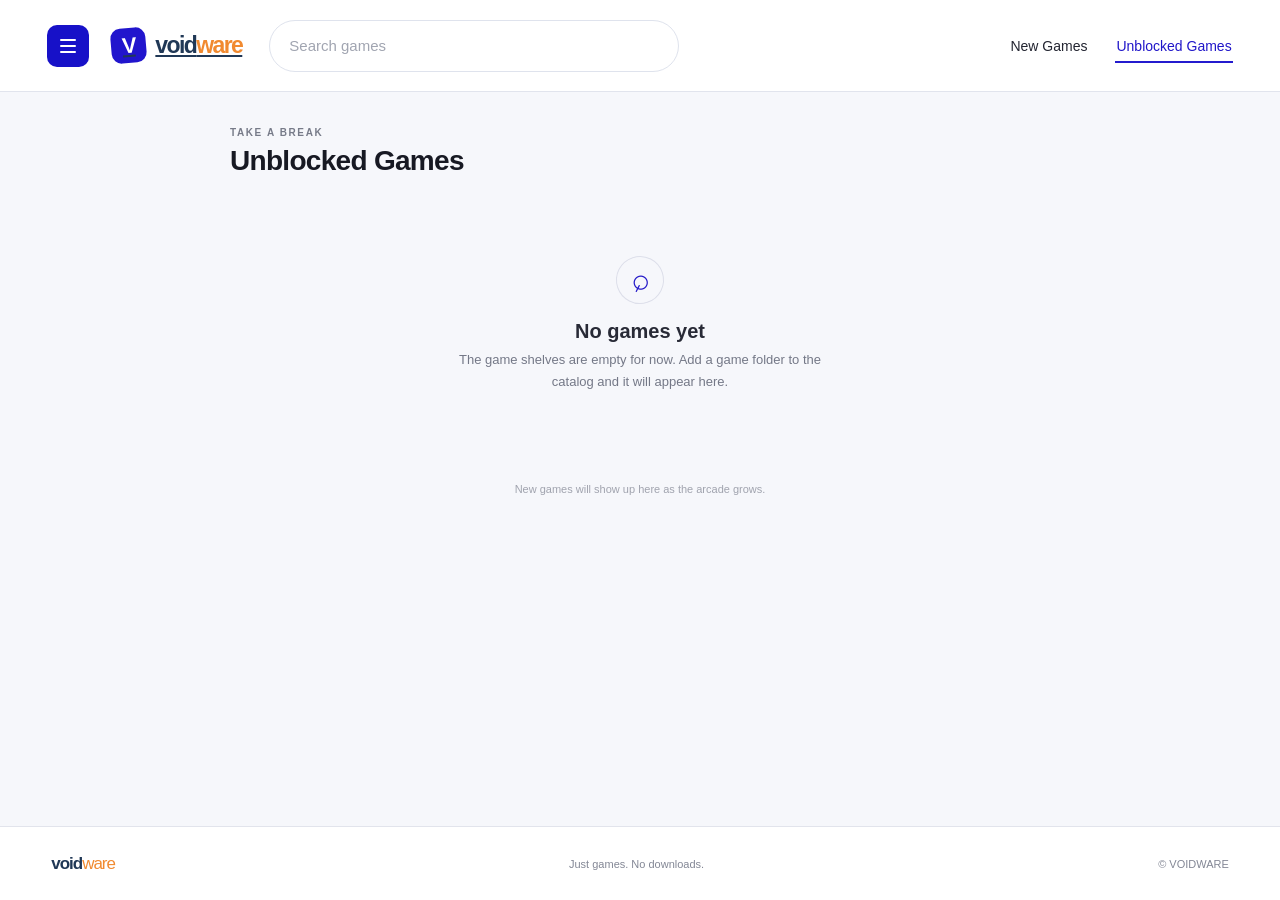
==== commit 7768cc44: "Add local-ROM GBA emulator and simplify game catalog navigation" ====
--- a/index.html
+++ b/index.html
@@ -11,16 +11,11 @@
 </head>
 <body>
   <header class="topbar">
-    <button class="menu-button" id="menu-button" type="button" aria-label="Open game categories" aria-expanded="false" aria-controls="category-menu"><span></span><span></span><span></span></button>
+    <button class="menu-button" id="menu-button" type="button" aria-label="Open game menu" aria-expanded="false" aria-controls="category-menu"><span></span><span></span><span></span></button>
     <a class="brand" href="./" aria-label="VoidWare home"><span class="brand-icon" aria-hidden="true">V</span><span>void<span class="brand-ware">ware</span></span></a>
-    <form class="search-form" id="search-form" role="search"><label class="visually-hidden" for="game-search">Search games</label><input id="game-search" type="search" placeholder="Search games" autocomplete="off"><button type="button" id="clear-search" class="clear-search" aria-label="Clear search" hidden>×</button></form>
-    <nav class="main-nav" aria-label="Game categories">
-      <button class="nav-link" type="button" data-filter="new">New Games</button>
-      <button class="nav-link active" type="button" data-filter="all">Unblocked Games</button>
-      <button class="nav-link" type="button" data-filter="math">Math Games</button>
-    </nav>
-    <a class="favorites-link" href="#games" id="favorites-link"><span aria-hidden="true">♥</span> Favorites</a>
-    <div class="category-menu" id="category-menu" hidden><button type="button" data-filter="all">All games</button><button type="button" data-filter="new">New games</button><button type="button" data-filter="math">Math games</button><button type="button" data-filter="favorites">Favorites</button></div>
+    <form class="search-form" role="search" onsubmit="return false"><label class="visually-hidden" for="game-search">Search games</label><input id="game-search" type="search" placeholder="Search games" autocomplete="off"><button type="button" id="clear-search" class="clear-search" aria-label="Clear search" hidden>×</button></form>
+    <nav class="main-nav" aria-label="Game sections"><button class="nav-link" type="button" data-filter="new">New Games</button><button class="nav-link active" type="button" data-filter="all">Unblocked Games</button></nav>
+    <div class="category-menu" id="category-menu" hidden><button type="button" data-filter="all">All games</button><button type="button" data-filter="new">New games</button></div>
   </header>
   <main>
     <section class="catalog" id="games" aria-label="Game catalog">
--- a/styles.css
+++ b/styles.css
@@ -1 +1 @@
-*{box-sizing:border-box}html{scroll-behavior:smooth}body{margin:0;background:#f6f7fb;color:#171923;font-family:Arial,Helvetica,sans-serif;-webkit-font-smoothing:antialiased}.topbar{height:92px;background:#fff;border-bottom:1px solid #e1e4ed;display:flex;align-items:center;gap:22px;padding:0 clamp(16px,3.7vw,50px);position:sticky;top:0;z-index:10}.menu-button{width:42px;height:42px;flex:none;border:0;border-radius:10px;background:#1711c8;display:flex;flex-direction:column;justify-content:center;align-items:center;gap:4px;cursor:pointer}.menu-button span{width:16px;height:2px;background:#fff;border-radius:2px}.brand{display:flex;align-items:center;gap:9px;white-space:nowrap;color:#203856;font-size:23px;font-weight:800;letter-spacing:-1.6px}.brand-icon{height:35px;width:35px;display:grid;place-items:center;border-radius:10px;background:#2115cd;color:white;font-size:22px;font-weight:900;letter-spacing:-2px;transform:rotate(-5deg)}.brand-ware{color:#f18a30}.search-form{height:52px;flex:1;max-width:410px;min-width:120px;margin-left:5px;border:1px solid #dfe3ed;border-radius:30px;background:#fff;display:flex;align-items:center;padding:0 17px;transition:border-color .15s,box-shadow .15s}.search-form:focus-within{border-color:#7771ed;box-shadow:0 0 0 3px #3128cf12}.search-form input{width:100%;height:100%;border:0;outline:0;background:transparent;color:#20212a;font-size:15px}.search-form input::-webkit-search-cancel-button{display:none}.search-form input::placeholder{color:#a1a5b1}.clear-search{border:0;background:transparent;font-size:24px;color:#777;cursor:pointer}.main-nav{display:flex;align-items:center;gap:27px;height:100%;margin-left:auto;white-space:nowrap}.nav-link{height:100%;position:relative;padding:0 1px;border:0;background:transparent;color:#242632;font-size:14px;cursor:pointer}.nav-link:hover{color:#241bce}.nav-link.active{color:#2016c9}.nav-link.active:after{content:'';position:absolute;bottom:28px;left:0;right:0;height:2px;background:#241bce}.favorites-link{height:40px;padding:0 17px;border-radius:22px;background:#2015c8;color:#fff;display:flex;align-items:center;gap:8px;white-space:nowrap;font-size:13px;font-weight:600}.favorites-link span{color:#ffe66e}.category-menu{position:absolute;top:75px;left:42px;width:190px;padding:7px;background:white;border:1px solid #e2e4ec;border-radius:10px;box-shadow:0 12px 35px #25274220}.category-menu button{display:block;width:100%;padding:11px 12px;text-align:left;border:0;border-radius:6px;background:white;color:#282a35;cursor:pointer}.category-menu button:hover{background:#f1f1ff;color:#2117c7}main{min-height:calc(100vh - 166px)}.catalog{max-width:860px;margin:0 auto;padding:35px 20px 70px}.catalog-heading{display:flex;align-items:end;justify-content:space-between;margin:0 0 22px}.eyebrow{margin:0 0 7px;color:#777b89;font-size:10px;font-weight:700;letter-spacing:1.6px}.catalog-heading h1{margin:0;font-size:28px;letter-spacing:-.7px;font-weight:700}.results-count{margin:0 0 3px;color:#818594;font-size:12px}.games-grid{display:grid;grid-template-columns:repeat(4,minmax(0,1fr));gap:18px 12px}.game-card{min-width:0;color:#242630;text-decoration:none}.game-card:hover .game-cover{transform:translateY(-2px);box-shadow:0 9px 22px #24294320}.game-cover{aspect-ratio:1/1;width:100%;position:relative;display:grid;place-items:center;overflow:hidden;border-radius:14px;background:var(--cover,#d9e7fa);transition:transform .16s,box-shadow .16s;box-shadow:0 3px 9px #20264410}.game-cover:before,.game-cover:after{content:'';position:absolute;width:62%;height:62%;border:1px solid #ffffff58;border-radius:50%}.game-cover:after{width:86%;height:86%}.cover-symbol{position:relative;z-index:1;color:#fff;font-size:clamp(40px,7vw,76px);font-weight:800;line-height:1;text-shadow:0 3px 12px #17203b42}.cover-number{position:absolute;z-index:2;right:10px;bottom:9px;color:#fff9;font-size:11px;font-weight:700}.game-name{display:block;margin:8px 0 0;overflow:hidden;text-overflow:ellipsis;white-space:nowrap;font-size:13px;font-weight:600}.game-category{display:inline-block;margin-top:5px;color:#737887;font-size:10px}.favorite-button{position:absolute;z-index:3;top:8px;right:8px;width:30px;height:30px;display:grid;place-items:center;border:0;border-radius:50%;background:#fffdf2e8;color:#7a7c87;font-size:15px;cursor:pointer}.favorite-button:hover,.favorite-button.is-favorite{color:#e84067}.empty-state{min-height:250px;display:flex;flex-direction:column;align-items:center;justify-content:center;text-align:center;padding:24px 12px;color:#747887}.empty-icon{width:48px;height:48px;border:1px solid #dddfea;border-radius:50%;display:grid;place-items:center;color:#2419c8;font-size:31px;transform:rotate(-18deg)}.empty-state h2{margin:16px 0 6px;color:#282a36;font-size:20px}.empty-state p{max-width:390px;margin:0;font-size:13px;line-height:1.65}.clear-link{margin-top:12px;color:#2419c8;font-size:13px;font-weight:600;text-decoration:none}.clear-link span{margin-left:7px}.catalog-note{margin:34px 0 0;text-align:center;color:#a0a3ae;font-size:11px}.footer{min-height:74px;border-top:1px solid #e2e4ec;background:#fff;padding:0 clamp(20px,4vw,55px);display:flex;align-items:center;justify-content:space-between;color:#838795;font-size:11px}.footer-brand{color:#203856;font-size:17px;font-weight:800;letter-spacing:-1px;text-decoration:none}.footer-brand span{color:#f18a30;font-weight:500}.visually-hidden{position:absolute;width:1px;height:1px;padding:0;margin:-1px;overflow:hidden;clip:rect(0,0,0,0);white-space:nowrap;border:0}@media(min-width:1200px){.catalog{padding-top:35px}}@media(max-width:980px){.topbar{gap:15px}.main-nav{gap:16px}.nav-link{font-size:13px}.brand{font-size:20px}.brand-icon{width:32px;height:32px}.favorites-link{padding:0 13px}.catalog{max-width:800px}}@media(max-width:720px){.topbar{height:auto;min-height:74px;flex-wrap:wrap;gap:12px;padding:12px 16px}.menu-button{width:38px;height:38px}.brand{font-size:20px}.brand-icon{height:31px;width:31px}.search-form{order:4;max-width:none;flex-basis:100%;height:43px;margin:0}.main-nav{margin-left:auto;gap:13px;height:38px}.nav-link{font-size:12px}.nav-link.active:after{bottom:0}.favorites-link{display:none}.category-menu{top:58px;left:15px}.catalog{padding:27px 16px 55px}.games-grid{grid-template-columns:repeat(3,minmax(0,1fr));gap:17px 10px}.game-name{font-size:12px}.catalog-heading h1{font-size:24px}}@media(max-width:440px){.topbar{column-gap:10px}.brand{font-size:18px}.main-nav{gap:10px}.nav-link{font-size:11px}.catalog{padding-left:12px;padding-right:12px}.games-grid{grid-template-columns:repeat(2,minmax(0,1fr));gap:16px 11px}.game-name{font-size:13px}.footer{padding:0 14px;font-size:9px}.footer>span:nth-child(2){display:none}}@media(prefers-reduced-motion:reduce){*,*::before,*::after{scroll-behavior:auto!important;transition:none!important}}
+*{box-sizing:border-box}html{scroll-behavior:smooth}body{margin:0;background:#f6f7fb;color:#171923;font-family:Arial,Helvetica,sans-serif;-webkit-font-smoothing:antialiased}.topbar{height:92px;background:#fff;border-bottom:1px solid #e1e4ed;display:flex;align-items:center;gap:22px;padding:0 clamp(16px,3.7vw,50px);position:sticky;top:0;z-index:10}.menu-button{width:42px;height:42px;flex:none;border:0;border-radius:10px;background:#1711c8;display:flex;flex-direction:column;justify-content:center;align-items:center;gap:4px;cursor:pointer}.menu-button span{width:16px;height:2px;background:#fff;border-radius:2px}.brand{display:flex;align-items:center;gap:9px;white-space:nowrap;color:#203856;font-size:23px;font-weight:800;letter-spacing:-1.6px}.brand-icon{height:35px;width:35px;display:grid;place-items:center;border-radius:10px;background:#2115cd;color:white;font-size:22px;font-weight:900;letter-spacing:-2px;transform:rotate(-5deg)}.brand-ware{color:#f18a30}.search-form{height:52px;flex:1;max-width:410px;min-width:120px;margin-left:5px;border:1px solid #dfe3ed;border-radius:30px;background:#fff;display:flex;align-items:center;padding:0 17px;transition:border-color .15s,box-shadow .15s}.search-form:focus-within{border-color:#7771ed;box-shadow:0 0 0 3px #3128cf12}.search-form input{width:100%;height:100%;border:0;outline:0;background:transparent;color:#20212a;font-size:15px}.search-form input::-webkit-search-cancel-button{display:none}.search-form input::placeholder{color:#a1a5b1}.clear-search{border:0;background:transparent;font-size:24px;color:#777;cursor:pointer}.main-nav{display:flex;align-items:center;gap:27px;height:100%;margin-left:auto;white-space:nowrap}.nav-link{height:100%;position:relative;padding:0 1px;border:0;background:transparent;color:#242632;font-size:14px;cursor:pointer}.nav-link:hover{color:#241bce}.nav-link.active{color:#2016c9}.nav-link.active:after{content:'';position:absolute;bottom:28px;left:0;right:0;height:2px;background:#241bce}.category-menu{position:absolute;top:75px;left:42px;width:190px;padding:7px;background:white;border:1px solid #e2e4ec;border-radius:10px;box-shadow:0 12px 35px #25274220}.category-menu button{display:block;width:100%;padding:11px 12px;text-align:left;border:0;border-radius:6px;background:white;color:#282a35;cursor:pointer}.category-menu button:hover{background:#f1f1ff;color:#2117c7}main{min-height:calc(100vh - 166px)}.catalog{max-width:860px;margin:0 auto;padding:35px 20px 70px}.catalog-heading{display:flex;align-items:end;justify-content:space-between;margin:0 0 22px}.eyebrow{margin:0 0 7px;color:#777b89;font-size:10px;font-weight:700;letter-spacing:1.6px}.catalog-heading h1{margin:0;font-size:28px;letter-spacing:-.7px;font-weight:700}.results-count{margin:0 0 3px;color:#818594;font-size:12px}.games-grid{display:grid;grid-template-columns:repeat(4,minmax(0,1fr));gap:18px 12px}.game-card{min-width:0;color:#242630;text-decoration:none}.game-link{display:block;color:inherit;text-decoration:none}.game-card:hover .game-cover{transform:translateY(-2px);box-shadow:0 9px 22px #24294320}.game-cover{aspect-ratio:1/1;width:100%;position:relative;display:grid;place-items:center;overflow:hidden;border-radius:14px;background:var(--cover,#d9e7fa);transition:transform .16s,box-shadow .16s;box-shadow:0 3px 9px #20264410}.game-cover:before,.game-cover:after{content:'';position:absolute;width:62%;height:62%;border:1px solid #ffffff58;border-radius:50%}.game-cover:after{width:86%;height:86%}.game-cover.has-image{background:#fff}.game-cover.has-image:before,.game-cover.has-image:after{display:none}.game-cover-image{position:absolute;inset:0;width:100%;height:100%;object-fit:contain;background:#fff}.cover-symbol{position:relative;z-index:1;color:#fff;font-size:clamp(40px,7vw,76px);font-weight:800;line-height:1;text-shadow:0 3px 12px #17203b42}.cover-number{position:absolute;z-index:2;right:10px;bottom:9px;color:#fff9;font-size:11px;font-weight:700}.game-cover.has-image .cover-number{color:#667085}.game-name{display:block;margin:8px 0 0;overflow:hidden;text-overflow:ellipsis;white-space:nowrap;font-size:13px;font-weight:600}.game-category{display:inline-block;margin-top:5px;color:#737887;font-size:10px}.new-badge{position:absolute;z-index:2;top:8px;left:8px;padding:5px 7px;border-radius:5px;background:#2115c8;color:#fff;font-size:9px;font-weight:700;letter-spacing:.5px}.empty-state{min-height:250px;display:flex;flex-direction:column;align-items:center;justify-content:center;text-align:center;padding:24px 12px;color:#747887}.empty-icon{width:48px;height:48px;border:1px solid #dddfea;border-radius:50%;display:grid;place-items:center;color:#2419c8;font-size:31px;transform:rotate(-18deg)}.empty-state h2{margin:16px 0 6px;color:#282a36;font-size:20px}.empty-state p{max-width:390px;margin:0;font-size:13px;line-height:1.65}.clear-link{margin-top:12px;color:#2419c8;font-size:13px;font-weight:600;text-decoration:none}.clear-link span{margin-left:7px}.catalog-note{margin:34px 0 0;text-align:center;color:#a0a3ae;font-size:11px}.footer{min-height:74px;border-top:1px solid #e2e4ec;background:#fff;padding:0 clamp(20px,4vw,55px);display:flex;align-items:center;justify-content:space-between;color:#838795;font-size:11px}.footer-brand{color:#203856;font-size:17px;font-weight:800;letter-spacing:-1px;text-decoration:none}.footer-brand span{color:#f18a30;font-weight:500}.visually-hidden{position:absolute;width:1px;height:1px;padding:0;margin:-1px;overflow:hidden;clip:rect(0,0,0,0);white-space:nowrap;border:0}@media(min-width:1200px){.catalog{padding-top:35px}}@media(max-width:980px){.topbar{gap:15px}.main-nav{gap:16px}.nav-link{font-size:13px}.brand{font-size:20px}.brand-icon{width:32px;height:32px}.catalog{max-width:800px}}@media(max-width:720px){.topbar{height:auto;min-height:74px;flex-wrap:wrap;gap:12px;padding:12px 16px}.menu-button{width:38px;height:38px}.brand{font-size:20px}.brand-icon{height:31px;width:31px}.search-form{order:4;max-width:none;flex-basis:100%;height:43px;margin:0}.main-nav{margin-left:auto;gap:13px;height:38px}.nav-link{font-size:12px}.nav-link.active:after{bottom:0}.category-menu{top:58px;left:15px}.catalog{padding:27px 16px 55px}.games-grid{grid-template-columns:repeat(3,minmax(0,1fr));gap:17px 10px}.game-name{font-size:12px}.catalog-heading h1{font-size:24px}}@media(max-width:440px){.topbar{column-gap:10px}.brand{font-size:18px}.main-nav{gap:10px}.nav-link{font-size:11px}.catalog{padding-left:12px;padding-right:12px}.games-grid{grid-template-columns:repeat(2,minmax(0,1fr));gap:16px 11px}.game-name{font-size:13px}.footer{padding:0 14px;font-size:9px}.footer>span:nth-child(2){display:none}}@media(prefers-reduced-motion:reduce){*,*::before,*::after{scroll-behavior:auto!important;transition:none!important}}
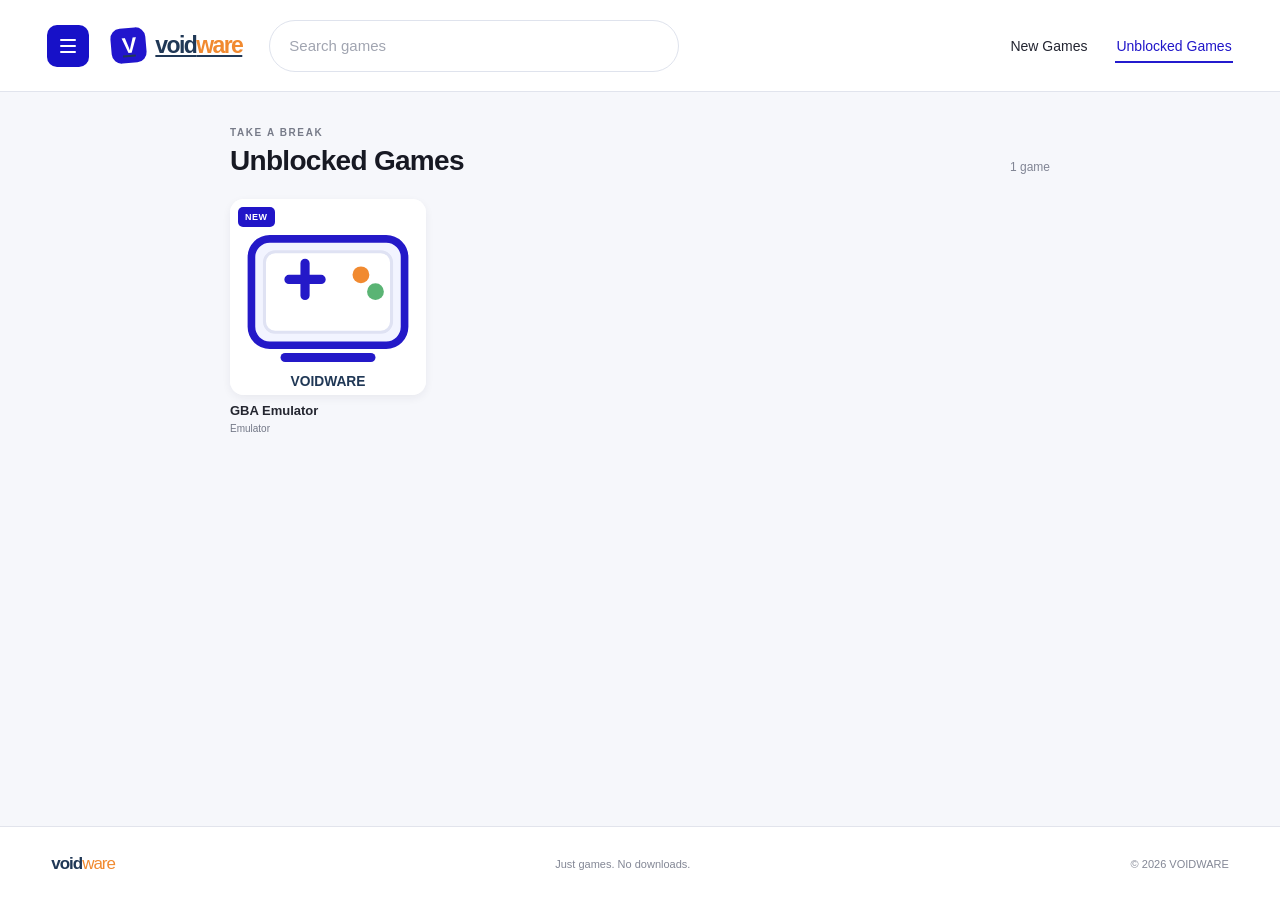
==== commit d8f15dde: "Make GBA game visible by default and fix home page controls" ====
--- a/index.html
+++ b/index.html
@@ -6,23 +6,25 @@
   <meta name="theme-color" content="#f6f7fb">
   <meta name="description" content="VoidWare — a simple, searchable arcade of browser games.">
   <title>VoidWare — Unblocked Games</title>
-  <link rel="stylesheet" href="styles.css">
-  <script src="app.js" defer></script>
+  <link rel="stylesheet" href="styles.css?v=gba-catalog-2">
+  <script src="app.js?v=gba-catalog-2" defer></script>
 </head>
 <body>
   <header class="topbar">
     <button class="menu-button" id="menu-button" type="button" aria-label="Open game menu" aria-expanded="false" aria-controls="category-menu"><span></span><span></span><span></span></button>
     <a class="brand" href="./" aria-label="VoidWare home"><span class="brand-icon" aria-hidden="true">V</span><span>void<span class="brand-ware">ware</span></span></a>
-    <form class="search-form" role="search" onsubmit="return false"><label class="visually-hidden" for="game-search">Search games</label><input id="game-search" type="search" placeholder="Search games" autocomplete="off"><button type="button" id="clear-search" class="clear-search" aria-label="Clear search" hidden>×</button></form>
+    <form class="search-form" role="search"><label class="visually-hidden" for="game-search">Search games</label><input id="game-search" type="search" placeholder="Search games" autocomplete="off"><button type="button" id="clear-search" class="clear-search" aria-label="Clear search" hidden>×</button></form>
     <nav class="main-nav" aria-label="Game sections"><button class="nav-link" type="button" data-filter="new">New Games</button><button class="nav-link active" type="button" data-filter="all">Unblocked Games</button></nav>
-    <div class="category-menu" id="category-menu" hidden><button type="button" data-filter="all">All games</button><button type="button" data-filter="new">New games</button></div>
+    <div class="category-menu" id="category-menu" hidden><button type="button" data-filter="all">All games</button><button type="button" data-filter="new">New games</button><a href="games/gba/">GBA Emulator</a></div>
   </header>
   <main>
     <section class="catalog" id="games" aria-label="Game catalog">
-      <div class="catalog-heading"><div><p class="eyebrow" id="catalog-eyebrow">TAKE A BREAK</p><h1 id="catalog-title">Unblocked Games</h1></div><p class="results-count" id="results-count" aria-live="polite"></p></div>
-      <div class="games-grid" id="games-grid" aria-live="polite"></div>
-      <section class="empty-state" id="empty-state" hidden><div class="empty-icon" aria-hidden="true">⌕</div><h2 id="empty-title">No games yet</h2><p id="empty-message">The game shelves are empty for now. Add a game folder to the catalog and it will appear here.</p><a class="clear-link" id="clear-link" href="#games" hidden>Clear search <span>↗</span></a></section>
-      <p class="catalog-note" id="catalog-note">New games will show up here as the arcade grows.</p>
+      <div class="catalog-heading"><div><p class="eyebrow" id="catalog-eyebrow">TAKE A BREAK</p><h1 id="catalog-title">Unblocked Games</h1></div><p class="results-count" id="results-count" aria-live="polite">1 game</p></div>
+      <div class="games-grid" id="games-grid" aria-live="polite">
+        <article class="game-card" data-game-card data-name="gba emulator game boy advance emulator play a game boy advance game you provide"><a class="game-link" href="games/gba/" aria-label="Play GBA Emulator"><div class="game-cover has-image" style="--cover:#fff"><img class="game-cover-image" src="games/gba/icon.svg" alt="" width="256" height="256"><span class="new-badge">NEW</span></div><span class="game-name">GBA Emulator</span><span class="game-category">Emulator</span></a></article>
+      </div>
+      <section class="empty-state" id="empty-state" hidden><div class="empty-icon" aria-hidden="true">⌕</div><h2 id="empty-title">No games found</h2><p id="empty-message">Try a different search, or clear it to see all games.</p><a class="clear-link" id="clear-link" href="#games">Clear search <span>↗</span></a></section>
+      <p class="catalog-note" id="catalog-note" hidden>New games will show up here as the arcade grows.</p>
     </section>
   </main>
   <footer class="footer"><a class="footer-brand" href="./">void<span>ware</span></a><span>Just games. No downloads.</span><span>© <span id="year"></span> VOIDWARE</span></footer>
--- a/styles.css
+++ b/styles.css
@@ -1 +1 @@
-*{box-sizing:border-box}html{scroll-behavior:smooth}body{margin:0;background:#f6f7fb;color:#171923;font-family:Arial,Helvetica,sans-serif;-webkit-font-smoothing:antialiased}.topbar{height:92px;background:#fff;border-bottom:1px solid #e1e4ed;display:flex;align-items:center;gap:22px;padding:0 clamp(16px,3.7vw,50px);position:sticky;top:0;z-index:10}.menu-button{width:42px;height:42px;flex:none;border:0;border-radius:10px;background:#1711c8;display:flex;flex-direction:column;justify-content:center;align-items:center;gap:4px;cursor:pointer}.menu-button span{width:16px;height:2px;background:#fff;border-radius:2px}.brand{display:flex;align-items:center;gap:9px;white-space:nowrap;color:#203856;font-size:23px;font-weight:800;letter-spacing:-1.6px}.brand-icon{height:35px;width:35px;display:grid;place-items:center;border-radius:10px;background:#2115cd;color:white;font-size:22px;font-weight:900;letter-spacing:-2px;transform:rotate(-5deg)}.brand-ware{color:#f18a30}.search-form{height:52px;flex:1;max-width:410px;min-width:120px;margin-left:5px;border:1px solid #dfe3ed;border-radius:30px;background:#fff;display:flex;align-items:center;padding:0 17px;transition:border-color .15s,box-shadow .15s}.search-form:focus-within{border-color:#7771ed;box-shadow:0 0 0 3px #3128cf12}.search-form input{width:100%;height:100%;border:0;outline:0;background:transparent;color:#20212a;font-size:15px}.search-form input::-webkit-search-cancel-button{display:none}.search-form input::placeholder{color:#a1a5b1}.clear-search{border:0;background:transparent;font-size:24px;color:#777;cursor:pointer}.main-nav{display:flex;align-items:center;gap:27px;height:100%;margin-left:auto;white-space:nowrap}.nav-link{height:100%;position:relative;padding:0 1px;border:0;background:transparent;color:#242632;font-size:14px;cursor:pointer}.nav-link:hover{color:#241bce}.nav-link.active{color:#2016c9}.nav-link.active:after{content:'';position:absolute;bottom:28px;left:0;right:0;height:2px;background:#241bce}.category-menu{position:absolute;top:75px;left:42px;width:190px;padding:7px;background:white;border:1px solid #e2e4ec;border-radius:10px;box-shadow:0 12px 35px #25274220}.category-menu button{display:block;width:100%;padding:11px 12px;text-align:left;border:0;border-radius:6px;background:white;color:#282a35;cursor:pointer}.category-menu button:hover{background:#f1f1ff;color:#2117c7}main{min-height:calc(100vh - 166px)}.catalog{max-width:860px;margin:0 auto;padding:35px 20px 70px}.catalog-heading{display:flex;align-items:end;justify-content:space-between;margin:0 0 22px}.eyebrow{margin:0 0 7px;color:#777b89;font-size:10px;font-weight:700;letter-spacing:1.6px}.catalog-heading h1{margin:0;font-size:28px;letter-spacing:-.7px;font-weight:700}.results-count{margin:0 0 3px;color:#818594;font-size:12px}.games-grid{display:grid;grid-template-columns:repeat(4,minmax(0,1fr));gap:18px 12px}.game-card{min-width:0;color:#242630;text-decoration:none}.game-link{display:block;color:inherit;text-decoration:none}.game-card:hover .game-cover{transform:translateY(-2px);box-shadow:0 9px 22px #24294320}.game-cover{aspect-ratio:1/1;width:100%;position:relative;display:grid;place-items:center;overflow:hidden;border-radius:14px;background:var(--cover,#d9e7fa);transition:transform .16s,box-shadow .16s;box-shadow:0 3px 9px #20264410}.game-cover:before,.game-cover:after{content:'';position:absolute;width:62%;height:62%;border:1px solid #ffffff58;border-radius:50%}.game-cover:after{width:86%;height:86%}.game-cover.has-image{background:#fff}.game-cover.has-image:before,.game-cover.has-image:after{display:none}.game-cover-image{position:absolute;inset:0;width:100%;height:100%;object-fit:contain;background:#fff}.cover-symbol{position:relative;z-index:1;color:#fff;font-size:clamp(40px,7vw,76px);font-weight:800;line-height:1;text-shadow:0 3px 12px #17203b42}.cover-number{position:absolute;z-index:2;right:10px;bottom:9px;color:#fff9;font-size:11px;font-weight:700}.game-cover.has-image .cover-number{color:#667085}.game-name{display:block;margin:8px 0 0;overflow:hidden;text-overflow:ellipsis;white-space:nowrap;font-size:13px;font-weight:600}.game-category{display:inline-block;margin-top:5px;color:#737887;font-size:10px}.new-badge{position:absolute;z-index:2;top:8px;left:8px;padding:5px 7px;border-radius:5px;background:#2115c8;color:#fff;font-size:9px;font-weight:700;letter-spacing:.5px}.empty-state{min-height:250px;display:flex;flex-direction:column;align-items:center;justify-content:center;text-align:center;padding:24px 12px;color:#747887}.empty-icon{width:48px;height:48px;border:1px solid #dddfea;border-radius:50%;display:grid;place-items:center;color:#2419c8;font-size:31px;transform:rotate(-18deg)}.empty-state h2{margin:16px 0 6px;color:#282a36;font-size:20px}.empty-state p{max-width:390px;margin:0;font-size:13px;line-height:1.65}.clear-link{margin-top:12px;color:#2419c8;font-size:13px;font-weight:600;text-decoration:none}.clear-link span{margin-left:7px}.catalog-note{margin:34px 0 0;text-align:center;color:#a0a3ae;font-size:11px}.footer{min-height:74px;border-top:1px solid #e2e4ec;background:#fff;padding:0 clamp(20px,4vw,55px);display:flex;align-items:center;justify-content:space-between;color:#838795;font-size:11px}.footer-brand{color:#203856;font-size:17px;font-weight:800;letter-spacing:-1px;text-decoration:none}.footer-brand span{color:#f18a30;font-weight:500}.visually-hidden{position:absolute;width:1px;height:1px;padding:0;margin:-1px;overflow:hidden;clip:rect(0,0,0,0);white-space:nowrap;border:0}@media(min-width:1200px){.catalog{padding-top:35px}}@media(max-width:980px){.topbar{gap:15px}.main-nav{gap:16px}.nav-link{font-size:13px}.brand{font-size:20px}.brand-icon{width:32px;height:32px}.catalog{max-width:800px}}@media(max-width:720px){.topbar{height:auto;min-height:74px;flex-wrap:wrap;gap:12px;padding:12px 16px}.menu-button{width:38px;height:38px}.brand{font-size:20px}.brand-icon{height:31px;width:31px}.search-form{order:4;max-width:none;flex-basis:100%;height:43px;margin:0}.main-nav{margin-left:auto;gap:13px;height:38px}.nav-link{font-size:12px}.nav-link.active:after{bottom:0}.category-menu{top:58px;left:15px}.catalog{padding:27px 16px 55px}.games-grid{grid-template-columns:repeat(3,minmax(0,1fr));gap:17px 10px}.game-name{font-size:12px}.catalog-heading h1{font-size:24px}}@media(max-width:440px){.topbar{column-gap:10px}.brand{font-size:18px}.main-nav{gap:10px}.nav-link{font-size:11px}.catalog{padding-left:12px;padding-right:12px}.games-grid{grid-template-columns:repeat(2,minmax(0,1fr));gap:16px 11px}.game-name{font-size:13px}.footer{padding:0 14px;font-size:9px}.footer>span:nth-child(2){display:none}}@media(prefers-reduced-motion:reduce){*,*::before,*::after{scroll-behavior:auto!important;transition:none!important}}
+*{box-sizing:border-box}html{scroll-behavior:smooth}body{margin:0;background:#f6f7fb;color:#171923;font-family:Arial,Helvetica,sans-serif;-webkit-font-smoothing:antialiased}.topbar{height:92px;background:#fff;border-bottom:1px solid #e1e4ed;display:flex;align-items:center;gap:22px;padding:0 clamp(16px,3.7vw,50px);position:sticky;top:0;z-index:10}.menu-button{width:42px;height:42px;flex:none;border:0;border-radius:10px;background:#1711c8;display:flex;flex-direction:column;justify-content:center;align-items:center;gap:4px;cursor:pointer}.menu-button span{width:16px;height:2px;background:#fff;border-radius:2px}.brand{display:flex;align-items:center;gap:9px;white-space:nowrap;color:#203856;font-size:23px;font-weight:800;letter-spacing:-1.6px}.brand-icon{height:35px;width:35px;display:grid;place-items:center;border-radius:10px;background:#2115cd;color:white;font-size:22px;font-weight:900;letter-spacing:-2px;transform:rotate(-5deg)}.brand-ware{color:#f18a30}.search-form{height:52px;flex:1;max-width:410px;min-width:120px;margin-left:5px;border:1px solid #dfe3ed;border-radius:30px;background:#fff;display:flex;align-items:center;padding:0 17px;transition:border-color .15s,box-shadow .15s}.search-form:focus-within{border-color:#7771ed;box-shadow:0 0 0 3px #3128cf12}.search-form input{width:100%;height:100%;border:0;outline:0;background:transparent;color:#20212a;font-size:15px}.search-form input::-webkit-search-cancel-button{display:none}.search-form input::placeholder{color:#a1a5b1}.clear-search{border:0;background:transparent;font-size:24px;color:#777;cursor:pointer}.main-nav{display:flex;align-items:center;gap:27px;height:100%;margin-left:auto;white-space:nowrap}.nav-link{height:100%;position:relative;padding:0 1px;border:0;background:transparent;color:#242632;font-size:14px;cursor:pointer}.nav-link:hover{color:#241bce}.nav-link.active{color:#2016c9}.nav-link.active:after{content:'';position:absolute;bottom:28px;left:0;right:0;height:2px;background:#241bce}.category-menu{position:absolute;top:75px;left:42px;width:190px;padding:7px;background:white;border:1px solid #e2e4ec;border-radius:10px;box-shadow:0 12px 35px #25274220}.category-menu[hidden]{display:none}.category-menu button{display:block;width:100%;padding:11px 12px;text-align:left;border:0;border-radius:6px;background:white;color:#282a35;cursor:pointer}.category-menu button:hover{background:#f1f1ff;color:#2117c7}main{min-height:calc(100vh - 166px)}.catalog{max-width:860px;margin:0 auto;padding:35px 20px 70px}.catalog-heading{display:flex;align-items:end;justify-content:space-between;margin:0 0 22px}.eyebrow{margin:0 0 7px;color:#777b89;font-size:10px;font-weight:700;letter-spacing:1.6px}.catalog-heading h1{margin:0;font-size:28px;letter-spacing:-.7px;font-weight:700}.results-count{margin:0 0 3px;color:#818594;font-size:12px}.games-grid{display:grid;grid-template-columns:repeat(4,minmax(0,1fr));gap:18px 12px}.game-card{min-width:0;color:#242630;text-decoration:none}.game-link{display:block;color:inherit;text-decoration:none}.game-card:hover .game-cover{transform:translateY(-2px);box-shadow:0 9px 22px #24294320}.game-cover{aspect-ratio:1/1;width:100%;position:relative;display:grid;place-items:center;overflow:hidden;border-radius:14px;background:var(--cover,#d9e7fa);transition:transform .16s,box-shadow .16s;box-shadow:0 3px 9px #20264410}.game-cover:before,.game-cover:after{content:'';position:absolute;width:62%;height:62%;border:1px solid #ffffff58;border-radius:50%}.game-cover:after{width:86%;height:86%}.game-cover.has-image{background:#fff}.game-cover.has-image:before,.game-cover.has-image:after{display:none}.game-cover-image{position:absolute;inset:0;width:100%;height:100%;object-fit:contain;background:#fff}.cover-symbol{position:relative;z-index:1;color:#fff;font-size:clamp(40px,7vw,76px);font-weight:800;line-height:1;text-shadow:0 3px 12px #17203b42}.cover-number{position:absolute;z-index:2;right:10px;bottom:9px;color:#fff9;font-size:11px;font-weight:700}.game-cover.has-image .cover-number{color:#667085}.game-name{display:block;margin:8px 0 0;overflow:hidden;text-overflow:ellipsis;white-space:nowrap;font-size:13px;font-weight:600}.game-category{display:inline-block;margin-top:5px;color:#737887;font-size:10px}.new-badge{position:absolute;z-index:2;top:8px;left:8px;padding:5px 7px;border-radius:5px;background:#2115c8;color:#fff;font-size:9px;font-weight:700;letter-spacing:.5px}.empty-state{min-height:250px;display:flex;flex-direction:column;align-items:center;justify-content:center;text-align:center;padding:24px 12px;color:#747887}.empty-state[hidden],.games-grid[hidden],.catalog-note[hidden],.clear-link[hidden]{display:none}.empty-icon{width:48px;height:48px;border:1px solid #dddfea;border-radius:50%;display:grid;place-items:center;color:#2419c8;font-size:31px;transform:rotate(-18deg)}.empty-state h2{margin:16px 0 6px;color:#282a36;font-size:20px}.empty-state p{max-width:390px;margin:0;font-size:13px;line-height:1.65}.clear-link{margin-top:12px;color:#2419c8;font-size:13px;font-weight:600;text-decoration:none}.clear-link span{margin-left:7px}.catalog-note{margin:34px 0 0;text-align:center;color:#a0a3ae;font-size:11px}.footer{min-height:74px;border-top:1px solid #e2e4ec;background:#fff;padding:0 clamp(20px,4vw,55px);display:flex;align-items:center;justify-content:space-between;color:#838795;font-size:11px}.footer-brand{color:#203856;font-size:17px;font-weight:800;letter-spacing:-1px;text-decoration:none}.footer-brand span{color:#f18a30;font-weight:500}.visually-hidden{position:absolute;width:1px;height:1px;padding:0;margin:-1px;overflow:hidden;clip:rect(0,0,0,0);white-space:nowrap;border:0}@media(min-width:1200px){.catalog{padding-top:35px}}@media(max-width:980px){.topbar{gap:15px}.main-nav{gap:16px}.nav-link{font-size:13px}.brand{font-size:20px}.brand-icon{width:32px;height:32px}.catalog{max-width:800px}}@media(max-width:720px){.topbar{height:auto;min-height:74px;flex-wrap:wrap;gap:12px;padding:12px 16px}.menu-button{width:38px;height:38px}.brand{font-size:20px}.brand-icon{height:31px;width:31px}.search-form{order:4;max-width:none;flex-basis:100%;height:43px;margin:0}.main-nav{margin-left:auto;gap:13px;height:38px}.nav-link{font-size:12px}.nav-link.active:after{bottom:0}.category-menu{top:58px;left:15px}.catalog{padding:27px 16px 55px}.games-grid{grid-template-columns:repeat(3,minmax(0,1fr));gap:17px 10px}.game-name{font-size:12px}.catalog-heading h1{font-size:24px}}@media(max-width:440px){.topbar{column-gap:10px}.brand{font-size:18px}.main-nav{gap:10px}.nav-link{font-size:11px}.catalog{padding-left:12px;padding-right:12px}.games-grid{grid-template-columns:repeat(2,minmax(0,1fr));gap:16px 11px}.game-name{font-size:13px}.footer{padding:0 14px;font-size:9px}.footer>span:nth-child(2){display:none}}@media(prefers-reduced-motion:reduce){*,*::before,*::after{scroll-behavior:auto!important;transition:none!important}}
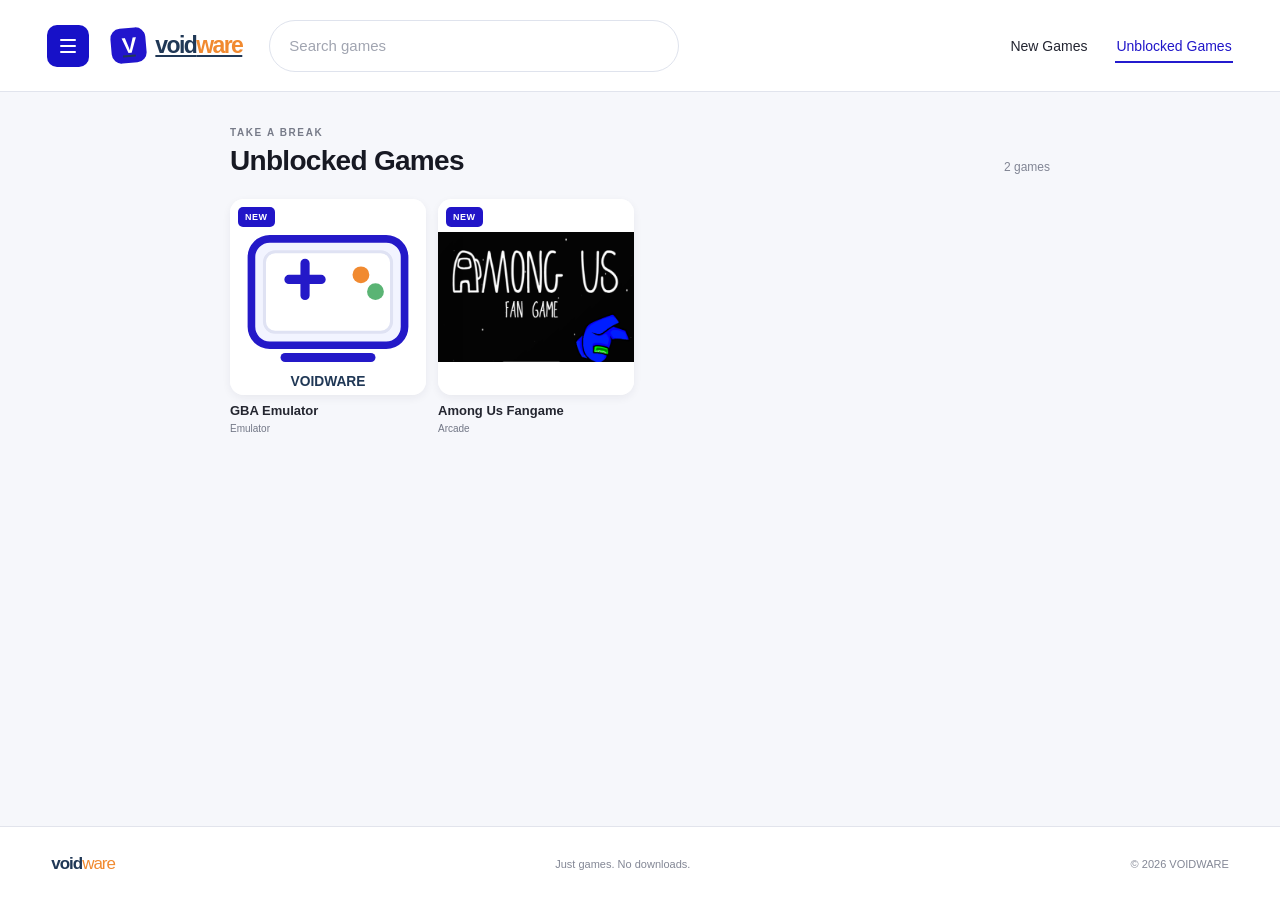
==== commit 156ed8e6: "Add Among Us Fangame to VoidWare home and provide renamed game route" ====
--- a/index.html
+++ b/index.html
@@ -6,8 +6,8 @@
   <meta name="theme-color" content="#f6f7fb">
   <meta name="description" content="VoidWare — a simple, searchable arcade of browser games.">
   <title>VoidWare — Unblocked Games</title>
-  <link rel="stylesheet" href="styles.css?v=gba-catalog-2">
-  <script src="app.js?v=gba-catalog-2" defer></script>
+  <link rel="stylesheet" href="styles.css?v=among-us-card-1">
+  <script src="app.js?v=among-us-card-1" defer></script>
 </head>
 <body>
   <header class="topbar">
@@ -15,13 +15,14 @@
     <a class="brand" href="./" aria-label="VoidWare home"><span class="brand-icon" aria-hidden="true">V</span><span>void<span class="brand-ware">ware</span></span></a>
     <form class="search-form" role="search"><label class="visually-hidden" for="game-search">Search games</label><input id="game-search" type="search" placeholder="Search games" autocomplete="off"><button type="button" id="clear-search" class="clear-search" aria-label="Clear search" hidden>×</button></form>
     <nav class="main-nav" aria-label="Game sections"><button class="nav-link" type="button" data-filter="new">New Games</button><button class="nav-link active" type="button" data-filter="all">Unblocked Games</button></nav>
-    <div class="category-menu" id="category-menu" hidden><button type="button" data-filter="all">All games</button><button type="button" data-filter="new">New games</button><a href="games/gba/">GBA Emulator</a></div>
+    <div class="category-menu" id="category-menu" hidden><button type="button" data-filter="all">All games</button><button type="button" data-filter="new">New games</button><a href="games/gba/">GBA Emulator</a><a href="games/among-us-fangame/">Among Us Fangame</a></div>
   </header>
   <main>
     <section class="catalog" id="games" aria-label="Game catalog">
-      <div class="catalog-heading"><div><p class="eyebrow" id="catalog-eyebrow">TAKE A BREAK</p><h1 id="catalog-title">Unblocked Games</h1></div><p class="results-count" id="results-count" aria-live="polite">1 game</p></div>
+      <div class="catalog-heading"><div><p class="eyebrow" id="catalog-eyebrow">TAKE A BREAK</p><h1 id="catalog-title">Unblocked Games</h1></div><p class="results-count" id="results-count" aria-live="polite">2 games</p></div>
       <div class="games-grid" id="games-grid" aria-live="polite">
-        <article class="game-card" data-game-card data-name="gba emulator game boy advance emulator play a game boy advance game you provide"><a class="game-link" href="games/gba/" aria-label="Play GBA Emulator"><div class="game-cover has-image" style="--cover:#fff"><img class="game-cover-image" src="games/gba/icon.svg" alt="" width="256" height="256"><span class="new-badge">NEW</span></div><span class="game-name">GBA Emulator</span><span class="game-category">Emulator</span></a></article>
+        <article class="game-card" data-game-card data-new="true" data-name="gba emulator game boy advance emulator play a game boy advance game you provide"><a class="game-link" href="games/gba/" aria-label="Play GBA Emulator"><div class="game-cover has-image" style="--cover:#fff"><img class="game-cover-image" src="games/gba/icon.svg" alt="" width="256" height="256"><span class="new-badge">NEW</span></div><span class="game-name">GBA Emulator</span><span class="game-category">Emulator</span></a></article>
+        <article class="game-card" data-game-card data-new="true" data-name="among us among us fangame arcade crewmate"><a class="game-link" href="games/among-us-fangame/" aria-label="Play Among Us Fangame"><div class="game-cover has-image" style="--cover:#fff"><img class="game-cover-image" src="games/game9/Screenshot%202026-11-19%20002235.png" alt="" width="256" height="256"><span class="new-badge">NEW</span></div><span class="game-name">Among Us Fangame</span><span class="game-category">Arcade</span></a></article>
       </div>
       <section class="empty-state" id="empty-state" hidden><div class="empty-icon" aria-hidden="true">⌕</div><h2 id="empty-title">No games found</h2><p id="empty-message">Try a different search, or clear it to see all games.</p><a class="clear-link" id="clear-link" href="#games">Clear search <span>↗</span></a></section>
       <p class="catalog-note" id="catalog-note" hidden>New games will show up here as the arcade grows.</p>
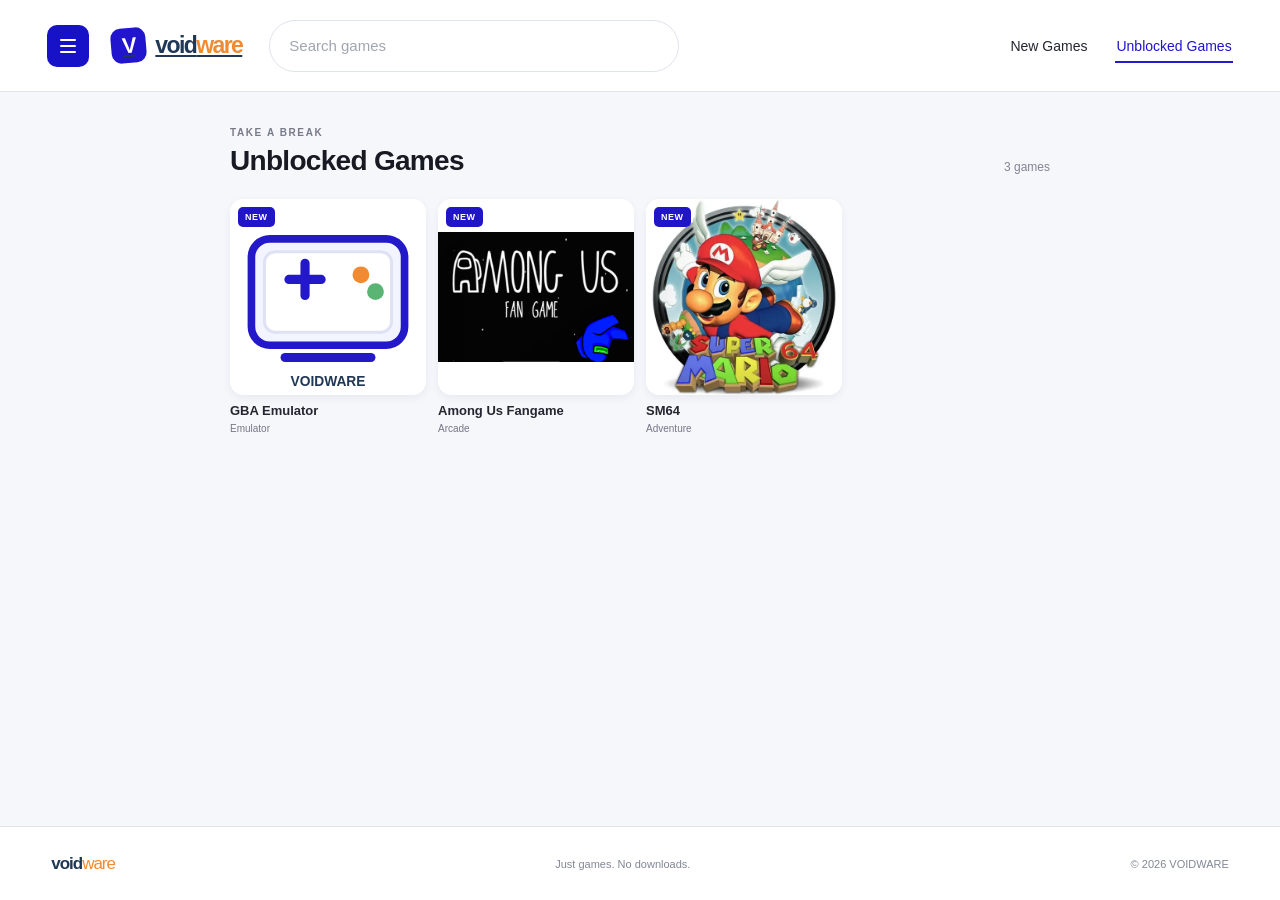
==== commit ca6e7521: "Add SM64 to homepage catalog and search" ====
--- a/index.html
+++ b/index.html
@@ -6,8 +6,8 @@
   <meta name="theme-color" content="#f6f7fb">
   <meta name="description" content="VoidWare — a simple, searchable arcade of browser games.">
   <title>VoidWare — Unblocked Games</title>
-  <link rel="stylesheet" href="styles.css?v=among-us-card-1">
-  <script src="app.js?v=among-us-card-1" defer></script>
+  <link rel="stylesheet" href="styles.css?v=sm64-card-1">
+  <script src="app.js?v=sm64-card-1" defer></script>
 </head>
 <body>
   <header class="topbar">
@@ -15,14 +15,15 @@
     <a class="brand" href="./" aria-label="VoidWare home"><span class="brand-icon" aria-hidden="true">V</span><span>void<span class="brand-ware">ware</span></span></a>
     <form class="search-form" role="search"><label class="visually-hidden" for="game-search">Search games</label><input id="game-search" type="search" placeholder="Search games" autocomplete="off"><button type="button" id="clear-search" class="clear-search" aria-label="Clear search" hidden>×</button></form>
     <nav class="main-nav" aria-label="Game sections"><button class="nav-link" type="button" data-filter="new">New Games</button><button class="nav-link active" type="button" data-filter="all">Unblocked Games</button></nav>
-    <div class="category-menu" id="category-menu" hidden><button type="button" data-filter="all">All games</button><button type="button" data-filter="new">New games</button><a href="games/gba/">GBA Emulator</a><a href="games/among-us-fangame/">Among Us Fangame</a></div>
+    <div class="category-menu" id="category-menu" hidden><button type="button" data-filter="all">All games</button><button type="button" data-filter="new">New games</button><a href="games/gba/">GBA Emulator</a><a href="games/among-us-fangame/">Among Us Fangame</a><a href="games/game8/sm-64.html">SM64</a></div>
   </header>
   <main>
     <section class="catalog" id="games" aria-label="Game catalog">
-      <div class="catalog-heading"><div><p class="eyebrow" id="catalog-eyebrow">TAKE A BREAK</p><h1 id="catalog-title">Unblocked Games</h1></div><p class="results-count" id="results-count" aria-live="polite">2 games</p></div>
+      <div class="catalog-heading"><div><p class="eyebrow" id="catalog-eyebrow">TAKE A BREAK</p><h1 id="catalog-title">Unblocked Games</h1></div><p class="results-count" id="results-count" aria-live="polite">3 games</p></div>
       <div class="games-grid" id="games-grid" aria-live="polite">
         <article class="game-card" data-game-card data-new="true" data-name="gba emulator game boy advance emulator play a game boy advance game you provide"><a class="game-link" href="games/gba/" aria-label="Play GBA Emulator"><div class="game-cover has-image" style="--cover:#fff"><img class="game-cover-image" src="games/gba/icon.svg" alt="" width="256" height="256"><span class="new-badge">NEW</span></div><span class="game-name">GBA Emulator</span><span class="game-category">Emulator</span></a></article>
         <article class="game-card" data-game-card data-new="true" data-name="among us among us fangame arcade crewmate"><a class="game-link" href="games/among-us-fangame/" aria-label="Play Among Us Fangame"><div class="game-cover has-image" style="--cover:#fff"><img class="game-cover-image" src="games/game9/Screenshot%202026-11-19%20002235.png" alt="" width="256" height="256"><span class="new-badge">NEW</span></div><span class="game-name">Among Us Fangame</span><span class="game-category">Arcade</span></a></article>
+        <article class="game-card" data-game-card data-new="true" data-name="sm64 super mario 64 adventure platformer"><a class="game-link" href="games/game8/sm-64.html" aria-label="Play SM64"><div class="game-cover has-image" style="--cover:#fff"><img class="game-cover-image" src="games/game8/OIP.png" alt="" width="256" height="256"><span class="new-badge">NEW</span></div><span class="game-name">SM64</span><span class="game-category">Adventure</span></a></article>
       </div>
       <section class="empty-state" id="empty-state" hidden><div class="empty-icon" aria-hidden="true">⌕</div><h2 id="empty-title">No games found</h2><p id="empty-message">Try a different search, or clear it to see all games.</p><a class="clear-link" id="clear-link" href="#games">Clear search <span>↗</span></a></section>
       <p class="catalog-note" id="catalog-note" hidden>New games will show up here as the arcade grows.</p>
